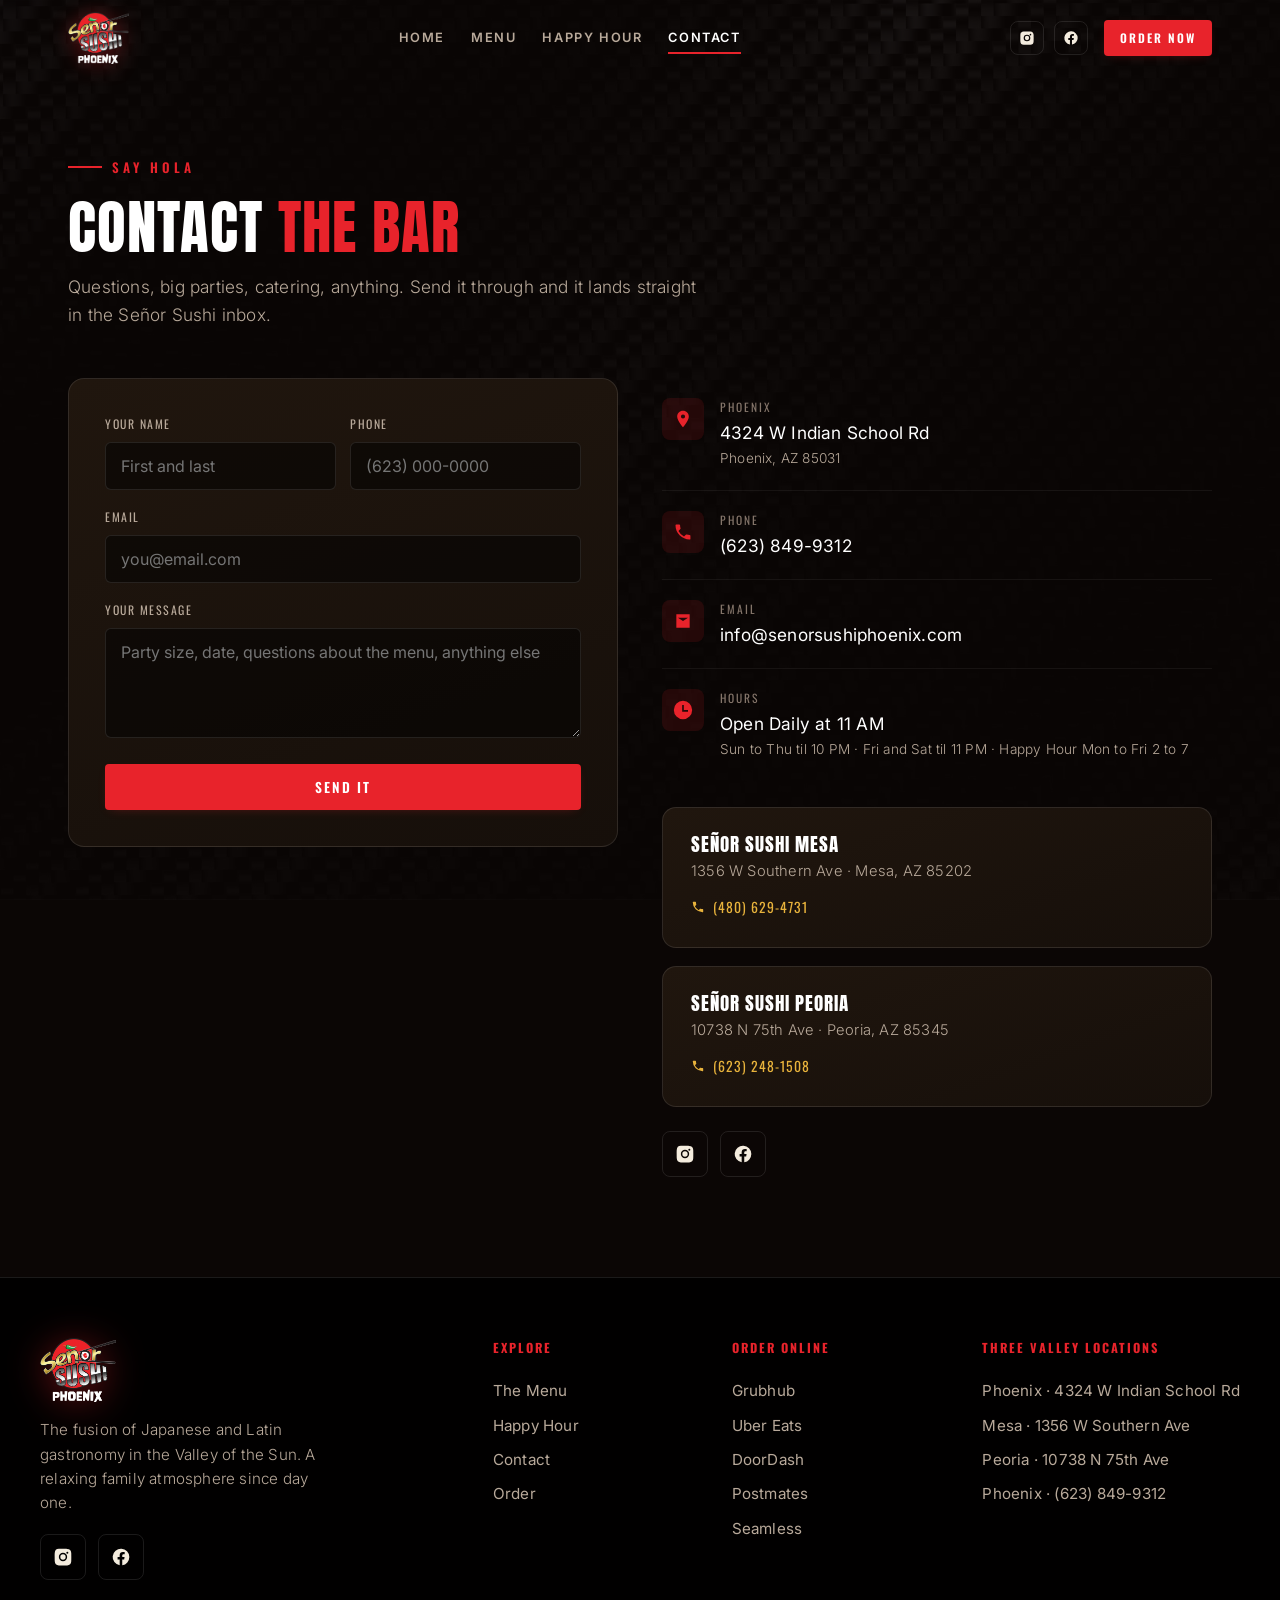
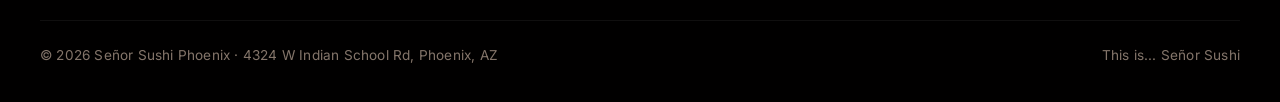
==== contact.html @ e115d963 "Señor Sushi Phoenix rebuild on The 44 system: full real menu, verified hours and ordering links, own" ====
<!DOCTYPE html>
<html lang="en">
<head>
<meta charset="UTF-8">
<meta name="viewport" content="width=device-width, initial-scale=1.0">
<title>Contact &amp; Locations · Señor Sushi Phoenix</title>
<meta name="description" content="Contact Señor Sushi Phoenix at 4324 W Indian School Rd, (623) 849-9312, info@senorsushiphoenix.com. Three Valley locations: Phoenix, Mesa and Peoria.">
<link rel="icon" href="assets/brand/logo.png">
<meta name="theme-color" content="#0b0605">
<link rel="preconnect" href="https://fonts.googleapis.com">
<link rel="preconnect" href="https://fonts.gstatic.com" crossorigin>
<link href="https://fonts.googleapis.com/css2?family=Anton&family=Inter:ital,wght@0,300;0,400;0,600;1,300&family=Oswald:wght@500;600;700&display=swap" rel="stylesheet">
<link rel="stylesheet" href="styles.css?v=1">
<link rel="canonical" href="https://www.senorsushiphoenix.com/contact.html">
<script>document.documentElement.classList.add('js')</script>
</head>
<body>
<div class="carbon" aria-hidden="true"></div>
<div id="nav-mount"></div>

<main>
<section class="page-top">
  <div class="wrap" style="padding-top:0">
    <div class="sec-head reveal">
      <span class="eyebrow">Say Hola</span>
      <h2 class="sec-title">Contact <em>The Bar</em></h2>
      <p class="sec-sub">Questions, big parties, catering, anything. Send it through and it lands straight in the Señor Sushi inbox.</p>
    </div>

    <div class="contact-grid">
      <div class="cform reveal">
        <form id="contactForm">
          <div class="field-row">
            <div class="field"><label for="fName">Your Name</label><input type="text" id="fName" required placeholder="First and last"></div>
            <div class="field"><label for="fPhone">Phone</label><input type="tel" id="fPhone" placeholder="(623) 000-0000"></div>
          </div>
          <div class="field"><label for="fEmail">Email</label><input type="email" id="fEmail" required placeholder="you@email.com"></div>
          <div class="field"><label for="fMsg">Your Message</label><textarea id="fMsg" required placeholder="Party size, date, questions about the menu, anything else"></textarea></div>
          <button type="submit" class="btn btn-primary btn-block">Send It</button>
        </form>
        <div class="form-success" id="formSuccess">
          <div class="check"><svg viewBox="0 0 24 24"><path d="M9 16.2 4.8 12l-1.4 1.4L9 19 21 7l-1.4-1.4z"/></svg></div>
          <h4>Almost there, hit send</h4>
          <p>We opened a pre-filled email to <span class="em">info@senorsushiphoenix.com</span>. Press send in your mail app and it is on its way.</p>
          <p class="success-fallback">Nothing opened? Email <a href="#" data-cfg="mail">info@senorsushiphoenix.com</a> or call <a href="#" data-cfg="tel">(623) 849-9312</a> and we will take it from there.</p>
        </div>
      </div>

      <div class="reveal d1">
        <div class="visit-info" style="padding:0 0 26px">
          <div class="row"><div class="ic"><svg viewBox="0 0 24 24"><path d="M12 2C8 2 5 5 5 9c0 5 7 13 7 13s7-8 7-13c0-4-3-7-7-7zm0 9.5A2.5 2.5 0 1112 6.5a2.5 2.5 0 010 5z"/></svg></div><div><div class="lbl">Phoenix</div><div class="val"><a href="#" data-cfg="map" target="_blank" rel="noopener">4324 W Indian School Rd<small>Phoenix, AZ 85031</small></a></div></div></div>
          <div class="row"><div class="ic"><svg viewBox="0 0 24 24"><path d="M6.6 10.8a15 15 0 006.6 6.6l2.2-2.2a1 1 0 011-.24 11 11 0 003.5.56 1 1 0 011 1V20a1 1 0 01-1 1A17 17 0 013 4a1 1 0 011-1h3.5a1 1 0 011 1 11 11 0 00.56 3.5 1 1 0 01-.24 1z"/></svg></div><div><div class="lbl">Phone</div><div class="val"><a href="#" data-cfg="tel">(623) 849-9312</a></div></div></div>
          <div class="row"><div class="ic"><svg viewBox="0 0 24 24"><path d="M4 4h16v16H4zm2 4 6 4 6-4"/></svg></div><div><div class="lbl">Email</div><div class="val"><a href="#" data-cfg="mail">info@senorsushiphoenix.com</a></div></div></div>
          <div class="row"><div class="ic"><svg viewBox="0 0 24 24"><path d="M12 1a11 11 0 100 22 11 11 0 000-22zm1 11h5v2h-7V6h2z"/></svg></div><div><div class="lbl">Hours</div><div class="val">Open Daily at 11 AM<small>Sun to Thu til 10 PM · Fri and Sat til 11 PM · Happy Hour Mon to Fri 2 to 7</small></div></div></div>
        </div>

        <div class="loc-grid" style="grid-template-columns:1fr;margin-top:0">
          <article class="loc" data-loc="1">
            <h3>Señor Sushi Mesa</h3>
            <p class="l-addr">1356 W Southern Ave · Mesa, AZ 85202</p>
            <a class="l-tel" href="tel:+14806294731"><svg viewBox="0 0 24 24"><path d="M6.6 10.8a15 15 0 006.6 6.6l2.2-2.2a1 1 0 011-.24 11 11 0 003.5.56 1 1 0 011 1V20a1 1 0 01-1 1A17 17 0 013 4a1 1 0 011-1h3.5a1 1 0 011 1 11 11 0 00.56 3.5 1 1 0 01-.24 1z"/></svg>(480) 629-4731</a>
          </article>
          <article class="loc" data-loc="2">
            <h3>Señor Sushi Peoria</h3>
            <p class="l-addr">10738 N 75th Ave · Peoria, AZ 85345</p>
            <a class="l-tel" href="tel:+16232481508"><svg viewBox="0 0 24 24"><path d="M6.6 10.8a15 15 0 006.6 6.6l2.2-2.2a1 1 0 011-.24 11 11 0 003.5.56 1 1 0 011 1V20a1 1 0 01-1 1A17 17 0 013 4a1 1 0 011-1h3.5a1 1 0 011 1 11 11 0 00.56 3.5 1 1 0 01-.24 1z"/></svg>(623) 248-1508</a>
          </article>
        </div>

        <div class="socials">
          <a href="#" data-cfg="ig" target="_blank" rel="noopener" aria-label="Instagram"><svg viewBox="0 0 24 24"><path d="M12 2.2c3.2 0 3.6 0 4.9.07 3.3.15 4.8 1.7 5 5 .06 1.3.07 1.7.07 4.9s0 3.6-.07 4.9c-.2 3.3-1.7 4.8-5 5-1.3.06-1.7.07-4.9.07s-3.6 0-4.9-.07c-3.3-.2-4.8-1.7-5-5C2.04 15.6 2 15.2 2 12s0-3.6.07-4.9c.2-3.3 1.7-4.8 5-5C8.4 2.2 8.8 2.2 12 2.2zm0 4.8a5 5 0 100 10 5 5 0 000-10zm0 8.2a3.2 3.2 0 110-6.4 3.2 3.2 0 010 6.4zm5.2-9.4a1.2 1.2 0 100 2.4 1.2 1.2 0 000-2.4z"/></svg></a>
          <a href="#" data-cfg="fb" target="_blank" rel="noopener" aria-label="Facebook"><svg viewBox="0 0 24 24"><path d="M22 12a10 10 0 10-11.6 9.9v-7H7.9V12h2.5V9.8c0-2.5 1.5-3.9 3.8-3.9 1.1 0 2.2.2 2.2.2v2.5h-1.3c-1.2 0-1.6.8-1.6 1.6V12h2.8l-.5 2.9h-2.3v7A10 10 0 0022 12z"/></svg></a>
        </div>
      </div>
    </div>
  </div>
</section>
</main>

<div id="footer-mount"></div>
<script src="app.js?v=1"></script>
</body>
</html>
---- styles.css ----
/* ============================================================
   SEÑOR SUSHI PHOENIX  ·  shared styles
   The house immersive system (The 44 build), token-remapped.
   Brand: logo red #E8232B · menu maroon #8E1114 · gold #E8B33C
          carbon black · menu-paper bone · chile green accent
   Display: Anton · Body: Inter · Accent: Oswald
   Governing metaphor: the roll is the rising sun.
   ============================================================ */
:root{
  --black:#000;
  --ink:#0b0605;
  --ink-2:#160f0a;
  --ink-3:#20160e;
  --rojo:#C41A20;
  --rojo-bright:#E8232B;
  --rojo-deep:#8E1114;
  --glow:#ff3a41;
  --oro:#E8B33C;
  --oro-deep:#B47F1D;
  --chile:#3FAE45;
  --white:#fff;
  --bone:#f4ecde;
  --muted:#b8a99a;
  --muted-2:#84756a;
  --line:rgba(255,255,255,.10);
  --line-2:rgba(255,255,255,.06);
  --maxw:1200px;
  --ease:cubic-bezier(.16,1,.3,1);
  /* tempo (house clock: the sun pulsing over the bar) */
  --bpm:60;
  --beat:calc(60s / var(--bpm));
  /* LED / marquee */
  --led-on:#E8232B;
  --led-dim:#5c0a10;
  --led-glass:rgba(18,8,9,.55);
  --led-grid:7px;
  --glass-stroke:rgba(255,255,255,.22);
  /* order platform (accent only) */
  --grubhub:#ff8000;
  --grubhub-glow:rgba(255,128,0,.45);
  --btn-r:4px;
}
*{margin:0;padding:0;box-sizing:border-box}
html{scroll-behavior:smooth;-webkit-text-size-adjust:100%}
body{background:var(--ink);color:var(--bone);font-family:'Inter',sans-serif;line-height:1.6;overflow-x:hidden;letter-spacing:.2px}
::selection{background:var(--rojo-bright);color:#fff}
a{color:inherit;text-decoration:none}
img{display:block;max-width:100%}
button{font-family:inherit;cursor:pointer;border:none;background:none;color:inherit}
h1,h2,h3,.display{font-family:'Anton',sans-serif;font-weight:400;letter-spacing:1px;line-height:1.04;text-transform:uppercase}

/* the real carbon-fiber texture from the brand, one fixed GPU layer */
.carbon{position:fixed;inset:0;z-index:0;pointer-events:none;
  background:url('assets/brand/carbon.jpg') center/cover no-repeat;opacity:.16}
main,header.site,footer.site,.marquee,.mobile-menu{position:relative;z-index:1}

/* ---------- nav (injected by app.js) ---------- */
header.site{position:fixed;top:0;left:0;right:0;z-index:1000;transition:.4s var(--ease);border-bottom:1px solid transparent}
header.site.scrolled{background:rgba(11,6,5,.88);backdrop-filter:blur(14px);border-bottom-color:var(--line)}
.nav{max-width:var(--maxw);margin:0 auto;display:flex;align-items:center;justify-content:space-between;padding:12px 28px;gap:18px}
.brand{display:flex;align-items:center;gap:12px;flex-shrink:0}
.brand img{height:52px;width:auto;filter:drop-shadow(0 2px 10px rgba(232,35,43,.35))}
.nav-links{display:flex;gap:26px;align-items:center}
.nav-links a{font-size:.8rem;letter-spacing:1.6px;text-transform:uppercase;font-weight:600;color:var(--muted);position:relative;padding:6px 0;transition:.25s}
.nav-links a::after{content:"";position:absolute;left:0;bottom:0;height:2px;width:0;background:var(--rojo-bright);transition:.3s var(--ease)}
.nav-links a:hover,.nav-links a.active{color:#fff}
.nav-links a:hover::after,.nav-links a.active::after{width:100%}
.nav-right{display:flex;align-items:center;gap:16px}
.nav-social{display:flex;gap:10px}
.nav-social a{width:34px;height:34px;border-radius:8px;border:1px solid var(--line);display:flex;align-items:center;justify-content:center;transition:.3s}
.nav-social a:hover{background:var(--rojo-bright);border-color:var(--rojo-bright);transform:translateY(-2px)}
.nav-social a svg{width:16px;height:16px;fill:var(--bone);transition:.3s}
.nav-social a:hover svg{fill:#fff}

.btn{display:inline-flex;align-items:center;justify-content:center;gap:10px;font-family:'Oswald',sans-serif;font-weight:600;
  letter-spacing:2px;text-transform:uppercase;font-size:.85rem;padding:13px 26px;border-radius:var(--btn-r);transition:.3s var(--ease);
  position:relative;overflow:hidden;white-space:nowrap;cursor:pointer}
.btn::after{content:"";position:absolute;top:0;left:-120%;width:60%;height:100%;pointer-events:none;
  background:linear-gradient(105deg,transparent,rgba(255,255,255,.35),transparent);transform:skewX(-18deg);transition:left .6s var(--ease)}
.btn:hover::after{left:140%}
.btn:focus-visible{outline:none;box-shadow:0 0 0 3px rgba(232,35,43,.45)}
.btn:active{transform:translateY(0) scale(.98)}
.btn-primary{background:var(--rojo-bright);color:#fff;box-shadow:0 3px 12px -6px rgba(232,35,43,.45)}
.btn-primary:hover{background:#fff;color:#000;transform:translateY(-2px);box-shadow:0 6px 18px -10px rgba(232,35,43,.4)}
.btn-ghost{background:transparent;color:#fff;border:1.5px solid rgba(255,255,255,.24)}
.btn-ghost:hover{border-color:#fff;background:#fff;color:#000;transform:translateY(-2px)}
.btn-gold{background:transparent;color:var(--oro);border:1.5px solid var(--oro-deep)}
.btn-gold:hover{background:var(--oro);border-color:var(--oro);color:#221503;transform:translateY(-2px)}
.btn-grubhub{background:transparent;color:#fff;border:1.5px solid var(--grubhub)}
.btn-grubhub:hover{background:var(--grubhub);color:#141414;transform:translateY(-2px);box-shadow:0 14px 40px -10px var(--grubhub-glow)}
.btn-block{width:100%}
.btn-sm{padding:9px 16px;font-size:.74rem}
.btn.is-disabled,a.is-disabled{opacity:.55;cursor:not-allowed;pointer-events:none}

.hamburger{display:none;flex-direction:column;gap:5px;padding:8px;z-index:1100}
.hamburger span{width:26px;height:2px;background:#fff;transition:.3s}
.mobile-menu{position:fixed;inset:0;background:rgba(8,4,3,.98);backdrop-filter:blur(8px);z-index:1050;display:flex;flex-direction:column;
  align-items:center;justify-content:flex-start;gap:18px;padding:96px 24px 48px;overflow-y:auto;-webkit-overflow-scrolling:touch;opacity:0;pointer-events:none;transition:opacity .4s}
.mobile-menu.open{opacity:1;pointer-events:auto}
.mobile-menu a{font-family:'Anton';font-size:1.45rem;color:#fff;letter-spacing:1.5px;text-align:center;text-transform:uppercase}
.mobile-menu .mm-social{display:flex;gap:18px;margin-top:6px}
.mobile-menu .mm-social a svg{width:26px;height:26px;fill:var(--rojo-bright)}

/* ---------- layout ---------- */
section{position:relative}
.wrap{max-width:var(--maxw);margin:0 auto;padding:100px 28px}
.page-top{padding-top:150px}
.eyebrow{display:inline-flex;align-items:center;gap:10px;font-family:'Oswald';font-weight:600;font-size:.82rem;letter-spacing:4px;
  text-transform:uppercase;color:var(--rojo-bright);margin-bottom:18px}
.eyebrow::before{content:"";width:34px;height:2px;background:var(--rojo-bright)}
.sec-title{font-size:clamp(2.1rem,5.5vw,3.7rem);color:#fff;margin-bottom:16px}
.sec-title em{font-style:normal;color:var(--rojo-bright)}
.sec-title .gold{color:var(--oro)}
.sec-sub{color:var(--muted);font-size:1.08rem;max-width:640px;font-weight:300}
.sec-head{margin-bottom:50px}
.center{text-align:center}
.center .sec-sub{margin-inline:auto}

.reveal{opacity:0;transform:translateY(34px);transition:.9s var(--ease)}
.reveal.in{opacity:1;transform:none}
.reveal.d1{transition-delay:.08s}.reveal.d2{transition-delay:.16s}.reveal.d3{transition-delay:.24s}.reveal.d4{transition-delay:.32s}
/* no-JS guard: reveals only hide when JS booted */
html:not(.js) .reveal{opacity:1;transform:none}

/* ---------- hero ---------- */
.hero{position:relative;min-height:100svh;display:flex;flex-direction:column;align-items:center;justify-content:center;text-align:center;padding:120px 22px 60px;overflow:hidden}
.hero-bg{position:absolute;inset:0;z-index:0;background:
  radial-gradient(120% 80% at 50% 0%,rgba(142,17,20,.5),transparent 55%),
  radial-gradient(90% 55% at 50% 108%,rgba(232,35,43,.22),transparent 62%),
  linear-gradient(180deg,rgba(11,6,5,.4),rgba(11,6,5,.85))}
/* the sunset horizon band, straight off their menu art */
.hero-bg::after{content:"";position:absolute;left:0;right:0;top:34%;height:34%;
  background:radial-gradient(60% 100% at 50% 100%,rgba(255,122,26,.14),transparent 70%);
  mix-blend-mode:screen;pointer-events:none}
.hero-vignette{position:absolute;inset:0;z-index:1;pointer-events:none;background:radial-gradient(120% 90% at 50% 35%,transparent 40%,rgba(0,0,0,.72) 100%)}
.hero-inner{position:relative;z-index:3;max-width:940px;display:flex;flex-direction:column;align-items:center}
.hero-logo-wrap{position:relative;margin-bottom:10px}
.hero-logo{width:min(400px,74vw);filter:drop-shadow(0 10px 34px rgba(232,35,43,.45));transform-origin:center bottom;will-change:transform,filter;
  animation:sunbreathe calc(var(--beat) * 4) ease-in-out infinite}
@keyframes sunbreathe{0%,100%{filter:drop-shadow(0 10px 30px rgba(232,35,43,.38))}50%{filter:drop-shadow(0 12px 44px rgba(232,35,43,.6))}}
.hero-kicker{font-family:'Anton';font-size:clamp(1.3rem,4.2vw,2.4rem);letter-spacing:.3em;text-transform:uppercase;color:#fff;text-indent:.3em;margin-top:16px;
  text-shadow:0 0 6px rgba(255,255,255,.18)}
/* FUSION = the neon word (their red sign glow) */
.hero-kicker b{position:relative;color:#ff2630;font-weight:400;
  text-shadow:0 0 1px #ffdadd,0 0 4px #ff2a38,0 0 9px #ff1020,0 0 16px #e00d1a,0 0 27px #a30010}
.hero-kicker b::before{content:"";position:absolute;left:50%;top:50%;width:320%;height:400%;transform:translate(-50%,-50%);
  background:radial-gradient(60% 55% at 50% 50%,rgba(255,16,32,.5),rgba(190,12,22,.24) 42%,transparent 72%);
  filter:blur(30px);z-index:-1;pointer-events:none}
.flicker{animation:neonBuzz 6.5s infinite}
@keyframes neonBuzz{0%,28%,30%,61%,63%,90%,100%{opacity:1}29%{opacity:.5}62%{opacity:.4}91%,93%{opacity:.72}}
.hero-tag{font-size:clamp(1rem,2.2vw,1.3rem);color:var(--muted);max-width:640px;margin:22px auto 6px;font-weight:300}
.hero-chips{display:flex;flex-wrap:wrap;gap:10px;justify-content:center;margin:22px 0 30px}
.chip{display:inline-flex;align-items:center;gap:8px;font-size:.78rem;letter-spacing:1.5px;text-transform:uppercase;font-weight:600;
  padding:9px 16px;border:1px solid var(--line);border-radius:100px;color:var(--bone);background:rgba(255,255,255,.03)}
.chip svg{width:14px;height:14px;fill:var(--rojo-bright)}
.chip-hh{border-color:rgba(232,179,60,.4);color:var(--oro)}
.chip-hh svg{fill:var(--oro)}
.live-pill{display:inline-flex;align-items:center;gap:8px;font-size:.78rem;letter-spacing:1.5px;text-transform:uppercase;font-weight:700;
  padding:9px 16px;border:1px solid rgba(61,220,109,.35);border-radius:100px;color:var(--bone);background:rgba(61,220,109,.06)}
.live-pill .dot{width:9px;height:9px;border-radius:50%;background:#3ddc6d;box-shadow:0 0 0 0 rgba(61,220,109,.6);animation:pulse 2s infinite}
.live-pill.closed{border-color:var(--line);background:rgba(255,255,255,.03)}
.live-pill.closed .dot{background:var(--muted-2);animation:none;box-shadow:none}
@keyframes pulse{0%{box-shadow:0 0 0 0 rgba(61,220,109,.6)}70%{box-shadow:0 0 0 10px rgba(61,220,109,0)}100%{box-shadow:0 0 0 0 rgba(61,220,109,0)}}
.hero-actions{display:flex;gap:16px;flex-wrap:wrap;justify-content:center}

/* ---------- marquee ---------- */
.marquee{background:var(--rojo-bright);color:#fff;padding:13px 0;overflow:hidden;white-space:nowrap;border-top:2px solid #000;border-bottom:2px solid #000}
.marquee.alt{background:#000;color:#fff;border-top:1px solid var(--line);border-bottom:1px solid var(--line)}
.marquee-track{display:inline-flex;animation:scrollx 32s linear infinite;will-change:transform}
.marquee.alt .marquee-track{animation-duration:40s;animation-direction:reverse}
.marquee:hover .marquee-track{animation-play-state:paused}
.marquee-track span{font-family:'Anton';font-size:1.02rem;letter-spacing:2.5px;text-transform:uppercase;padding:0 26px;display:inline-flex;align-items:center;gap:26px}
.marquee-track span::after{content:"\2736";color:rgba(255,255,255,.55);font-size:.8rem}
.marquee.alt .marquee-track span::after{color:var(--rojo-bright)}
@keyframes scrollx{from{transform:translateX(0)}to{transform:translateX(-50%)}}

/* ---------- story (this is señor sushi) ---------- */
#story{background:linear-gradient(180deg,rgba(11,6,5,.4),rgba(22,15,10,.85))}
.story-grid{display:grid;grid-template-columns:1.05fr .95fr;gap:54px;align-items:center}
.story-photos{position:relative;display:grid;gap:16px}
.story-photos img{border-radius:20px;border:1px solid var(--line);box-shadow:0 30px 70px -30px rgba(0,0,0,.9)}
.story-stats{display:flex;gap:14px;flex-wrap:wrap;margin-top:26px}
.stat{flex:1 1 150px;background:rgba(22,15,10,.7);border:1px solid var(--line);border-radius:14px;padding:18px 20px;text-align:center}
.stat .big{font-family:'Anton';font-size:1.7rem;color:var(--oro);line-height:1}
.stat .small{font-family:'Oswald';font-size:.68rem;letter-spacing:1.6px;text-transform:uppercase;color:var(--muted-2);margin-top:7px}
.stat .src{display:block;font-size:.6rem;letter-spacing:.4px;color:var(--muted-2);margin-top:4px;text-transform:none;font-family:'Inter'}

/* ---------- sunroll scrolly (rings resolve into the roll) ---------- */
#sunroll{background:linear-gradient(180deg,rgba(11,6,5,.2),rgba(11,6,5,.7))}
#sunroll .roll-stage{position:relative;height:230vh}
#sunroll .roll-pin{position:sticky;top:0;height:100svh;display:flex;align-items:center;justify-content:center;overflow:hidden}
.roll-inner{display:flex;flex-direction:column;align-items:center;gap:24px;text-align:center;padding:0 24px;max-width:660px;position:relative;z-index:1}
#rollCanvas{display:block;width:min(430px,70vw);height:auto;aspect-ratio:1/1}
@media(max-width:680px){#rollCanvas{width:min(330px,84vw)}}

/* wide LED ticket banner (the sushi-bar window sign) */
.led-ticket{position:relative;display:flex;align-items:center;gap:18px;flex-wrap:wrap;justify-content:center;
  padding:20px 26px;border-radius:12px;overflow:hidden;isolation:isolate;
  background:var(--led-glass);-webkit-backdrop-filter:blur(12px) saturate(1.1);backdrop-filter:blur(12px) saturate(1.1);
  border:1px solid var(--glass-stroke);box-shadow:0 14px 50px -16px rgba(232,35,43,.5)}
.led-ticket::before{content:"";position:absolute;inset:0;z-index:-1;pointer-events:none;mix-blend-mode:screen;
  background-image:radial-gradient(circle,var(--led-on) 0 1.1px,transparent 1.6px);
  background-size:var(--led-grid) var(--led-grid);opacity:.16;animation:ledBreathe var(--beat) ease-in-out infinite}
@keyframes ledBreathe{0%,100%{opacity:.15}50%{opacity:.45}}
.led-ticket .led-logo{width:34px;height:34px;flex-shrink:0;filter:drop-shadow(0 0 10px rgba(232,35,43,.8))}
.led-ticket .led-copy{font-family:'Oswald',sans-serif;font-weight:600;letter-spacing:2px;text-transform:uppercase;
  color:#fff;text-shadow:0 0 8px rgba(232,35,43,.7);font-size:.95rem}
@supports not ((backdrop-filter:blur(10px)) or (-webkit-backdrop-filter:blur(10px))){
  .led-ticket{background:rgba(20,12,13,.85)}
}
.btn-led{position:relative;display:inline-flex;align-items:center;justify-content:center;gap:10px;isolation:isolate;
  font-family:'Oswald',sans-serif;font-weight:600;letter-spacing:2px;text-transform:uppercase;font-size:.85rem;
  padding:14px 26px;border-radius:var(--btn-r);color:#fff;white-space:nowrap;cursor:pointer;overflow:hidden;
  background:var(--led-glass);-webkit-backdrop-filter:blur(10px) saturate(1.1);backdrop-filter:blur(10px) saturate(1.1);
  border:1px solid var(--glass-stroke);text-shadow:0 0 8px rgba(232,35,43,.9);
  box-shadow:0 8px 30px -10px rgba(232,35,43,.55),inset 0 0 0 1px rgba(255,255,255,.04);transition:.3s var(--ease)}
.btn-led::before{content:"";position:absolute;inset:0;z-index:-1;pointer-events:none;mix-blend-mode:screen;
  background-image:radial-gradient(circle,var(--led-on) 0 1.1px,transparent 1.6px);
  background-size:var(--led-grid) var(--led-grid);opacity:.18;
  animation:ledBreathe var(--beat) ease-in-out infinite}
.btn-led::after{content:"";position:absolute;inset:-40%;z-index:-2;pointer-events:none;
  background:conic-gradient(from 0deg,transparent,rgba(232,35,43,.35),transparent 55%);opacity:.6;
  animation:ledSweep calc(var(--beat) * 6) linear infinite}
@keyframes ledSweep{to{transform:rotate(360deg)}}
.btn-led .led-logo{width:18px;height:18px;flex-shrink:0;filter:drop-shadow(0 0 6px rgba(232,35,43,.8))}
.btn-led:hover{background:var(--led-on);border-color:rgba(255,255,255,.4);
  box-shadow:0 12px 40px -8px rgba(232,35,43,.85),inset 0 0 0 1px rgba(255,255,255,.08)}
.btn-led:focus-visible{outline:none;box-shadow:0 0 0 3px rgba(232,35,43,.6)}
@supports not ((backdrop-filter:blur(10px)) or (-webkit-backdrop-filter:blur(10px))){
  .btn-led{background:rgba(20,12,13,.85)}
}

/* ---------- signature dish gallery ---------- */
#signature{background:linear-gradient(180deg,rgba(11,6,5,.55),rgba(22,15,10,.85))}
.dish-grid{display:grid;grid-template-columns:repeat(4,1fr);gap:18px}
.dish{position:relative;border-radius:20px;overflow:hidden;border:1px solid var(--line);background:var(--ink-2);
  transition:.4s var(--ease);cursor:pointer}
.dish img{width:100%;aspect-ratio:900/470;object-fit:cover;transition:.6s var(--ease)}
.dish:hover img{transform:scale(1.05)}
.dish:hover{transform:translateY(-5px);border-color:rgba(232,35,43,.45);box-shadow:0 26px 60px -24px rgba(0,0,0,.85)}
.dish .d-meta{display:flex;justify-content:space-between;align-items:baseline;gap:10px;padding:14px 18px 16px}
.dish h3{font-size:1.02rem;color:#fff;letter-spacing:1.2px}
.dish .d-price{font-family:'Oswald';font-weight:600;color:var(--oro);font-size:.98rem;white-space:nowrap}
.dish .d-tag{position:absolute;top:12px;left:12px;font-family:'Oswald';font-size:.62rem;letter-spacing:1.6px;text-transform:uppercase;
  background:rgba(11,6,5,.78);border:1px solid rgba(232,35,43,.5);color:#fff;border-radius:100px;padding:4px 11px;backdrop-filter:blur(6px)}
@media(max-width:1020px){.dish-grid{grid-template-columns:repeat(2,1fr)}}

/* ---------- order ---------- */
#order{background:radial-gradient(90% 60% at 50% 0%,rgba(142,17,20,.28),transparent 60%),rgba(12,8,6,.82)}
.order-duo{display:grid;grid-template-columns:1fr 1fr;gap:18px;max-width:980px;margin:0 auto;text-align:left}
.plat-card{position:relative;background:linear-gradient(160deg,var(--ink-3),var(--ink-2));border:1px solid var(--line);border-radius:14px;padding:30px 30px 32px;overflow:hidden;transition:.4s var(--ease);display:flex;flex-direction:column}
.plat-card::after{content:"";position:absolute;right:-70px;top:-70px;width:240px;height:240px;border-radius:50%;opacity:.55;transition:.4s;pointer-events:none}
.plat-card.grubhub{border-top:3px solid var(--grubhub)}
.plat-card.grubhub::after{background:radial-gradient(circle,var(--grubhub-glow),transparent 70%)}
.plat-card.pickup{border-top:3px solid var(--rojo-bright)}
.plat-card.pickup::after{background:radial-gradient(circle,rgba(232,35,43,.4),transparent 70%)}
.plat-card:hover{transform:translateY(-4px)}
.plat-card.grubhub:hover{border-color:rgba(255,128,0,.55);box-shadow:0 24px 50px -24px var(--grubhub-glow)}
.plat-card.pickup:hover{border-color:rgba(232,35,43,.55);box-shadow:0 24px 50px -24px rgba(232,35,43,.45)}
.powered-by{display:flex;align-items:center;gap:9px;margin-bottom:16px;position:relative;z-index:1}
.powered-by .pb-label{font-family:'Oswald';font-size:.64rem;letter-spacing:2px;text-transform:uppercase;color:var(--muted-2)}
.powered-by .pb-name{font-family:'Anton';font-size:1.1rem;line-height:1;letter-spacing:1px}
.powered-by .pb-gh{color:var(--grubhub)}
.powered-by .pb-ss{color:var(--rojo-bright)}
.plat-card h3{font-size:1.5rem;color:#fff;margin-bottom:11px;position:relative;z-index:1}
.plat-card>p{color:var(--muted);font-weight:300;margin-bottom:20px;position:relative;z-index:1}
.plat-feats{list-style:none;margin-bottom:24px;position:relative;z-index:1;flex:1}
.plat-feats li{display:flex;align-items:center;gap:11px;padding:6px 0;color:var(--bone);font-size:.95rem}
.plat-feats li svg{width:17px;height:17px;flex-shrink:0}
.plat-card.grubhub .plat-feats li svg{fill:var(--grubhub)}
.plat-card.pickup .plat-feats li svg{fill:var(--rojo-bright)}
.plat-card .btn-block{margin-top:auto}
.plat-card .btn-grubhub{background:var(--grubhub);color:#141414;border-color:var(--grubhub)}
.plat-card .btn-grubhub:hover{background:#e07000;color:#141414;transform:translateY(-2px)}
@media(max-width:760px){.order-duo{grid-template-columns:1fr}}

/* ---------- happy hour band ---------- */
#hhband{overflow:hidden}
.hh-card{position:relative;border-radius:20px;overflow:hidden;border:1px solid rgba(232,35,43,.35);
  background:linear-gradient(120deg,#1c0507 0%,var(--rojo-deep) 55%,#a3341c 100%)}
.hh-card::before{content:"";position:absolute;inset:0;background:radial-gradient(70% 120% at 82% 30%,rgba(255,150,40,.35),transparent 60%);mix-blend-mode:screen}
.hh-inner{position:relative;z-index:1;display:grid;grid-template-columns:1fr auto;gap:30px;align-items:center;padding:44px 48px}
.hh-inner h2{font-size:clamp(1.9rem,4.4vw,3rem);color:#fff}
.hh-inner h2 .gold{color:var(--oro)}
.hh-times{font-family:'Oswald';letter-spacing:2.5px;text-transform:uppercase;color:var(--bone);margin-top:10px;font-size:1.02rem}
.hh-note{color:rgba(244,236,222,.75);font-size:.9rem;margin-top:6px;font-weight:300}
@media(max-width:760px){.hh-inner{grid-template-columns:1fr;padding:34px 26px}}

/* ---------- follow strip ---------- */
#follow{background:linear-gradient(180deg,rgba(12,8,6,.7),rgba(11,6,5,.5))}
.follow-card{display:grid;grid-template-columns:1fr auto;gap:30px;align-items:center;background:linear-gradient(150deg,var(--ink-3),var(--ink-2));border:1px solid var(--line);border-radius:14px;padding:40px 44px;overflow:hidden;position:relative}
.follow-card::after{content:"";position:absolute;right:-60px;bottom:-60px;width:240px;height:240px;border-radius:50%;background:radial-gradient(circle,rgba(232,35,43,.25),transparent 70%)}
.follow-card h2{font-size:clamp(1.8rem,4vw,2.6rem);color:#fff;position:relative;z-index:1}
.follow-card h2 em{font-style:normal;color:var(--rojo-bright)}
.follow-card p{color:var(--muted);font-weight:300;margin-top:8px;position:relative;z-index:1}
.follow-btns{display:flex;gap:14px;position:relative;z-index:1;flex-wrap:wrap}
.sbtn{display:inline-flex;align-items:center;gap:10px;font-family:'Oswald';font-weight:600;letter-spacing:1.5px;text-transform:uppercase;font-size:.82rem;padding:13px 20px;border-radius:6px;transition:.3s var(--ease);color:#fff}
.sbtn svg{width:18px;height:18px;fill:#fff}
.sbtn.ig{background:linear-gradient(45deg,#f09433,#e6683c,#dc2743,#cc2366,#bc1888)}
.sbtn.fb{background:#1877f2}
.sbtn:hover{transform:translateY(-3px);box-shadow:0 14px 30px -12px rgba(0,0,0,.7)}
@media(max-width:760px){.follow-card{grid-template-columns:1fr;padding:30px 26px}}

/* ---------- visit / locations ---------- */
#visit{background:rgba(12,8,6,.8)}
.visit-grid{display:grid;grid-template-columns:1fr 1fr;gap:0;border:1px solid var(--line);border-radius:20px;overflow:hidden}
.visit-info{padding:48px}
.visit-info .row{display:flex;gap:16px;padding:20px 0;border-bottom:1px solid var(--line-2)}
.visit-info .row:last-child{border-bottom:none}
.visit-info .row .ic{width:42px;height:42px;flex-shrink:0;border-radius:8px;background:rgba(232,35,43,.12);display:flex;align-items:center;justify-content:center}
.visit-info .row .ic svg{width:20px;height:20px;fill:var(--rojo-bright)}
.visit-info .row .lbl{font-family:'Oswald';letter-spacing:2px;text-transform:uppercase;font-size:.72rem;color:var(--muted-2)}
.visit-info .row .val{color:#fff;font-size:1.08rem;margin-top:2px}
.visit-info .row .val a:hover{color:var(--rojo-bright)}
.visit-info .row .val small{display:block;color:var(--muted);font-size:.85rem;font-weight:300;margin-top:2px}
.visit-map{min-height:440px;position:relative;overflow:hidden;background:#0a0708;cursor:pointer}
#themap{position:absolute;inset:0}
.map-card{position:absolute;left:50%;bottom:24px;transform:translateX(-50%);z-index:500;width:min(90%,370px);background:rgba(10,7,8,.86);backdrop-filter:blur(10px);border:1px solid var(--line);border-radius:10px;padding:18px;text-align:center;pointer-events:none}
.mc-name{font-family:'Anton';color:#fff;font-size:1.05rem;letter-spacing:1px;margin-bottom:4px}
.mc-addr{color:var(--muted);font-size:.88rem}
.mc-hint{font-family:'Oswald';font-size:.64rem;letter-spacing:2px;text-transform:uppercase;color:var(--muted-2);margin-top:8px}
.bar-marker{position:relative}
.bm-ping{position:absolute;left:50%;top:50%;width:14px;height:14px;border-radius:50%;background:rgba(232,35,43,.5);transform:translate(-50%,-50%);animation:ping 2.2s ease-out infinite}
@keyframes ping{0%{box-shadow:0 0 0 0 rgba(232,35,43,.5)}100%{box-shadow:0 0 0 26px rgba(232,35,43,0)}}
.socials{display:flex;gap:12px;margin-top:24px}
.socials a{width:46px;height:46px;border-radius:8px;border:1px solid var(--line);display:flex;align-items:center;justify-content:center;transition:.3s}
.socials a:hover{background:var(--rojo-bright);border-color:var(--rojo-bright);transform:translateY(-3px)}
.socials a svg{width:20px;height:20px;fill:var(--bone);transition:.3s}
.socials a:hover svg{fill:#fff}

/* the sister-location cards */
.loc-grid{display:grid;grid-template-columns:1fr 1fr;gap:18px;margin-top:18px}
.loc{background:linear-gradient(160deg,var(--ink-3),var(--ink-2));border:1px solid var(--line);border-radius:14px;padding:26px 28px;transition:.35s var(--ease);position:relative;overflow:hidden;cursor:pointer}
.loc::before{content:"";position:absolute;left:0;top:0;bottom:0;width:3px;background:var(--rojo-bright);transform:scaleY(0);transition:.35s}
.loc:hover{transform:translateY(-4px);border-color:rgba(232,35,43,.4)}
.loc:hover::before{transform:scaleY(1)}
.loc h3{font-size:1.2rem;color:#fff;margin-bottom:6px}
.loc .l-addr{color:var(--muted);font-size:.92rem;font-weight:300}
.loc .l-tel{display:inline-flex;align-items:center;gap:8px;margin-top:12px;font-family:'Oswald';font-size:.86rem;letter-spacing:1px;color:var(--oro)}
.loc .l-tel svg{width:14px;height:14px;fill:var(--oro)}
@media(max-width:760px){.loc-grid{grid-template-columns:1fr}}

/* ---------- footer (injected) ---------- */
footer.site{background:rgba(0,0,0,.88);border-top:1px solid var(--line);padding:60px 28px 36px}
.foot-inner{max-width:var(--maxw);margin:0 auto;display:flex;flex-wrap:wrap;justify-content:space-between;gap:40px}
.foot-brand img{height:64px;margin-bottom:16px;filter:drop-shadow(0 4px 18px rgba(232,35,43,.4))}
.foot-brand p{color:var(--muted);max-width:300px;font-weight:300;font-size:.95rem}
.foot-col h5{font-family:'Oswald';letter-spacing:2px;text-transform:uppercase;font-size:.78rem;color:var(--rojo-bright);margin-bottom:16px}
.foot-col a{display:block;color:var(--muted);padding:5px 0;transition:.25s;font-size:.95rem}
.foot-col a:hover{color:#fff;padding-left:6px}
.foot-bottom{max-width:var(--maxw);margin:40px auto 0;padding-top:24px;border-top:1px solid var(--line-2);display:flex;flex-wrap:wrap;justify-content:space-between;gap:14px;color:var(--muted-2);font-size:.85rem}

/* ---------- menu page ---------- */
#fullmenu{background:rgba(11,6,5,.55)}
.menu-jump{display:flex;flex-wrap:wrap;gap:10px;margin-bottom:44px}
.menu-jump a{font-family:'Oswald';font-size:.74rem;letter-spacing:1.6px;text-transform:uppercase;padding:9px 15px;border:1px solid var(--line);border-radius:100px;color:var(--muted);transition:.25s}
.menu-jump a:hover{color:#fff;border-color:var(--rojo-bright);background:rgba(232,35,43,.1)}
.menu-acts{column-count:2;column-gap:60px;margin-top:10px}
.act{break-inside:avoid;-webkit-column-break-inside:avoid;margin-bottom:38px;display:inline-block;width:100%}
.act-head{display:flex;align-items:baseline;gap:12px;margin-bottom:12px;padding-bottom:9px;border-bottom:2px solid var(--rojo-deep)}
.act-head h3{font-family:'Anton';font-size:1.4rem;color:#fff;letter-spacing:1.5px}
.act-head .act-sub{font-family:'Oswald';font-size:.7rem;letter-spacing:2px;text-transform:uppercase;color:var(--rojo-bright)}
.menu-list{list-style:none}
.menu-list li{display:flex;align-items:baseline;gap:8px;padding:7px 0}
.mi-name{color:var(--bone);font-size:.98rem}
.mi-name small{display:block;color:var(--muted-2);font-size:.78rem;font-weight:300;margin-top:1px;font-style:italic}
.mi-dots{flex:1;border-bottom:1px dotted rgba(255,255,255,.18);min-width:18px;transform:translateY(-4px)}
.mi-price{font-family:'Oswald';color:var(--oro);font-weight:600;white-space:nowrap;font-size:.95rem}
.menu-note{text-align:center;color:var(--muted-2);font-size:.85rem;margin-top:34px}
@media(max-width:760px){.menu-acts{column-count:1}}
.menu-list li.has-photo{cursor:pointer}
.menu-list li.has-photo:hover .mi-name{color:#fff}
.menu-list li.has-photo .mi-name::before{content:"";display:inline-block;width:5px;height:5px;border-radius:50%;background:var(--rojo-bright);margin-right:8px;vertical-align:middle;opacity:.6}
.menu-preview{position:fixed;left:0;top:0;z-index:3000;pointer-events:none;width:236px;height:200px;border-radius:14px;overflow:hidden;
  border:1px solid rgba(232,35,43,.5);box-shadow:0 22px 50px -16px rgba(0,0,0,.85);background:#0a0708;opacity:0;transition:opacity .18s;will-change:transform}
.menu-preview.show{opacity:1}
.menu-preview img{width:100%;height:100%;object-fit:cover}

/* ---------- specials page ---------- */
.hh-grid{display:grid;grid-template-columns:1.05fr .95fr;gap:44px;align-items:start}
.hh-art{border-radius:20px;overflow:hidden;border:1px solid var(--line);position:sticky;top:110px}
.hh-art img{width:100%}
.day-grid{display:grid;grid-template-columns:repeat(2,1fr);gap:18px}
.day{background:linear-gradient(160deg,var(--ink-3),var(--ink-2));border:1px solid var(--line);border-radius:14px;padding:26px 28px;position:relative;overflow:hidden;transition:.35s var(--ease)}
.day::before{content:"";position:absolute;left:0;top:0;bottom:0;width:3px;background:var(--oro);transform:scaleY(0);transition:.35s}
.day:hover{transform:translateY(-4px);border-color:rgba(232,179,60,.4)}
.day:hover::before{transform:scaleY(1)}
.day .d-day{font-family:'Oswald';font-size:.7rem;letter-spacing:2.4px;text-transform:uppercase;color:var(--rojo-bright)}
.day h3{font-size:1.28rem;color:#fff;margin:6px 0 4px}
.day .d-price{font-family:'Oswald';font-weight:700;color:var(--oro);font-size:1.15rem}
.day p{color:var(--muted);font-size:.9rem;font-weight:300;margin-top:10px}
@media(max-width:980px){.hh-grid{grid-template-columns:1fr}.hh-art{position:static}}
@media(max-width:640px){.day-grid{grid-template-columns:1fr}}

/* ---------- contact page ---------- */
.contact-grid{display:grid;grid-template-columns:1fr 1fr;gap:44px;align-items:start}
.cform{background:linear-gradient(160deg,var(--ink-3),var(--ink-2));border:1px solid var(--line);border-radius:16px;padding:36px}
.field{margin-bottom:18px}
.field label{display:block;font-family:'Oswald';font-size:.74rem;letter-spacing:1.5px;text-transform:uppercase;color:var(--muted);margin-bottom:8px}
.field input,.field textarea{width:100%;background:rgba(0,0,0,.5);border:1px solid var(--line);border-radius:6px;padding:13px 15px;color:#fff;font-family:'Inter';font-size:1rem;transition:.25s}
.field input:focus,.field textarea:focus{outline:none;border-color:var(--rojo-bright);box-shadow:0 0 0 3px rgba(232,35,43,.15)}
.field textarea{resize:vertical;min-height:110px}
.field-row{display:grid;grid-template-columns:1fr 1fr;gap:14px}
.form-success{display:none;text-align:center;padding:20px 0}
.form-success.show{display:block;animation:fade .5s}
@keyframes fade{from{opacity:0;transform:translateY(14px)}to{opacity:1;transform:none}}
.form-success .check{width:70px;height:70px;border-radius:50%;background:rgba(63,174,69,.15);display:flex;align-items:center;justify-content:center;margin:0 auto 20px}
.form-success .check svg{width:34px;height:34px;fill:var(--chile)}
.form-success h4{font-family:'Anton';font-size:1.4rem;color:#fff;margin-bottom:10px;letter-spacing:1px}
.form-success p{color:var(--muted);font-weight:300}
.form-success .em{color:var(--rojo-bright);font-weight:600}
.success-fallback{margin-top:10px;font-size:.85rem;color:var(--muted-2)}
.success-fallback a{color:var(--rojo-bright);font-weight:600}
@media(max-width:900px){.contact-grid{grid-template-columns:1fr}}

/* ============================================================
   iPhone-first trims
   ============================================================ */
@media(max-width:900px){
  .nav-links{display:none}
  .hamburger{display:flex}
  .story-grid{grid-template-columns:1fr;gap:34px}
  .visit-grid{grid-template-columns:1fr}
  .visit-map{min-height:340px}
}
@media(max-width:560px){
  .wrap{padding:64px 20px}
  .page-top{padding-top:120px}
  .brand img{height:40px}
  .nav{padding:10px 16px}
  .nav-right{gap:10px}
  .nav-right .btn{padding:9px 13px;font-size:.7rem;margin-right:12px}
  .nav-social{display:none}
  .hero{padding:104px 18px 46px}
  .hero-logo{width:min(300px,72vw)}
  .hero-chips{margin:18px 0 24px}
  .dish-grid{grid-template-columns:1fr}
  .dish:nth-child(n+7){display:none}
  .hero-actions .btn{width:100%}
  .story-stats .stat{flex:1 1 100%}
  .marquee.alt{display:none}
  .foot-inner{gap:26px}
  .foot-col{display:none}
  .foot-brand p{max-width:none}
}
/* keyboard focus + inputs never zoom on iOS (16px+) */
.field input,.field textarea{font-size:16px}
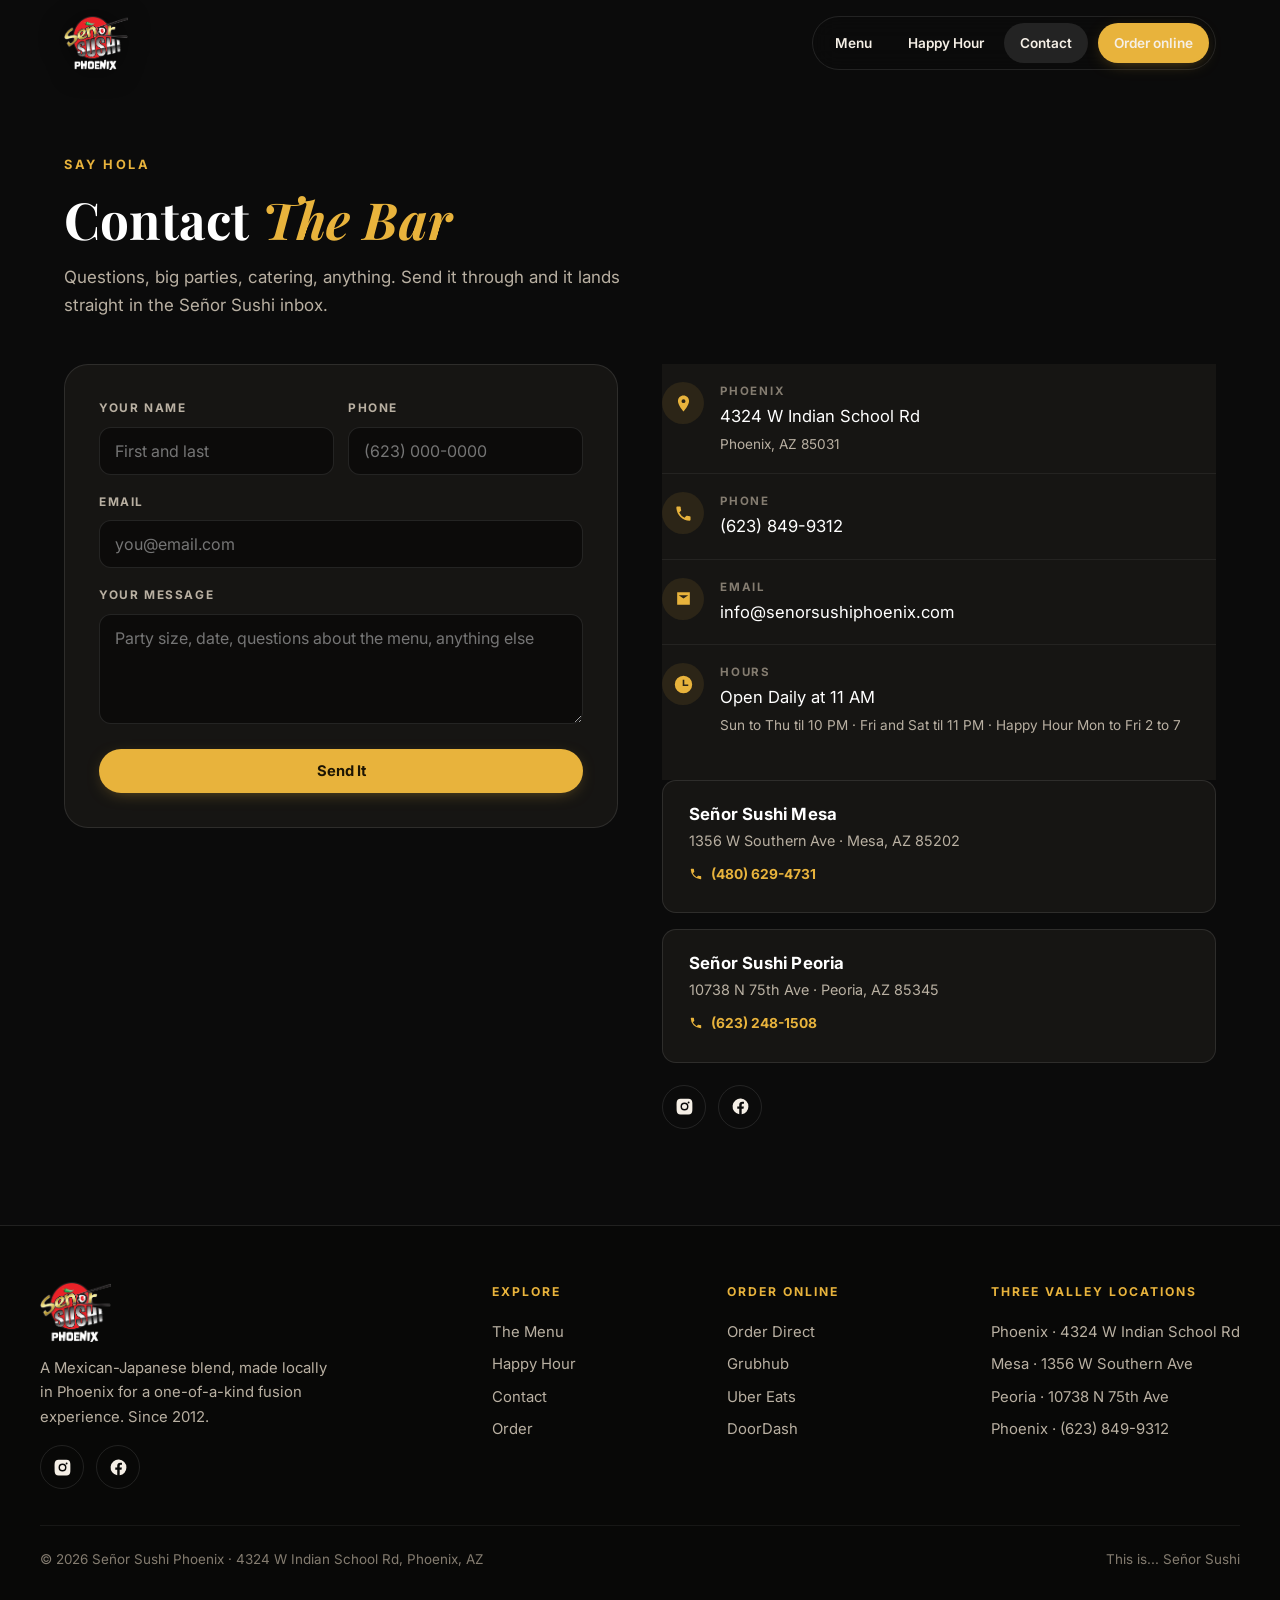
==== commit c2c9445e: "Restyle to yoursushifriend.com reference: full-bleed photo hero, Playfair serif, pill nav, clean bla" ====
--- a/contact.html
+++ b/contact.html
@@ -6,16 +6,16 @@
 <title>Contact &amp; Locations · Señor Sushi Phoenix</title>
 <meta name="description" content="Contact Señor Sushi Phoenix at 4324 W Indian School Rd, (623) 849-9312, info@senorsushiphoenix.com. Three Valley locations: Phoenix, Mesa and Peoria.">
 <link rel="icon" href="assets/brand/logo.png">
-<meta name="theme-color" content="#0b0605">
+<meta name="theme-color" content="#0b0b0b">
 <link rel="preconnect" href="https://fonts.googleapis.com">
 <link rel="preconnect" href="https://fonts.gstatic.com" crossorigin>
-<link href="https://fonts.googleapis.com/css2?family=Anton&family=Inter:ital,wght@0,300;0,400;0,600;1,300&family=Oswald:wght@500;600;700&display=swap" rel="stylesheet">
-<link rel="stylesheet" href="styles.css?v=1">
+<link href="https://fonts.googleapis.com/css2?family=Playfair+Display:ital,wght@0,500;0,700;1,500;1,700&family=Inter:wght@400;600;700&display=swap" rel="stylesheet">
+<link rel="stylesheet" href="styles.css?v=2">
 <link rel="canonical" href="https://www.senorsushiphoenix.com/contact.html">
 <script>document.documentElement.classList.add('js')</script>
 </head>
 <body>
-<div class="carbon" aria-hidden="true"></div>
+
 <div id="nav-mount"></div>
 
 <main>
@@ -36,7 +36,7 @@
           </div>
           <div class="field"><label for="fEmail">Email</label><input type="email" id="fEmail" required placeholder="you@email.com"></div>
           <div class="field"><label for="fMsg">Your Message</label><textarea id="fMsg" required placeholder="Party size, date, questions about the menu, anything else"></textarea></div>
-          <button type="submit" class="btn btn-primary btn-block">Send It</button>
+          <button type="submit" class="btn btn-gold btn-block">Send It</button>
         </form>
         <div class="form-success" id="formSuccess">
           <div class="check"><svg viewBox="0 0 24 24"><path d="M9 16.2 4.8 12l-1.4 1.4L9 19 21 7l-1.4-1.4z"/></svg></div>
@@ -78,6 +78,6 @@
 </main>
 
 <div id="footer-mount"></div>
-<script src="app.js?v=1"></script>
+<script src="app.js?v=2"></script>
 </body>
 </html>
--- a/styles.css
+++ b/styles.css
@@ -1,447 +1,300 @@
 /* ============================================================
-   SEÑOR SUSHI PHOENIX  ·  shared styles
-   The house immersive system (The 44 build), token-remapped.
-   Brand: logo red #E8232B · menu maroon #8E1114 · gold #E8B33C
-          carbon black · menu-paper bone · chile green accent
-   Display: Anton · Body: Inter · Accent: Oswald
-   Governing metaphor: the roll is the rising sun.
+   SEÑOR SUSHI PHOENIX · shared styles
+   Modeled on yoursushifriend.com per Aiden's spec 2026-07-29:
+   full-bleed food photography, floating dark rounded cards,
+   Playfair Display serif headlines, pill buttons, accolade
+   ticker, editorial black sections.
+   Brand swap: Sushi Friend yellow -> Señor gold #E8B33C,
+   red #E8232B accents, their own photography and facts only.
    ============================================================ */
 :root{
-  --black:#000;
-  --ink:#0b0605;
-  --ink-2:#160f0a;
-  --ink-3:#20160e;
-  --rojo:#C41A20;
-  --rojo-bright:#E8232B;
-  --rojo-deep:#8E1114;
-  --glow:#ff3a41;
-  --oro:#E8B33C;
-  --oro-deep:#B47F1D;
-  --chile:#3FAE45;
-  --white:#fff;
-  --bone:#f4ecde;
-  --muted:#b8a99a;
-  --muted-2:#84756a;
+  --bg:#0b0b0b;
+  --card:#161513;
+  --card-2:#1e1c19;
   --line:rgba(255,255,255,.10);
   --line-2:rgba(255,255,255,.06);
+  --cream:#f5efe6;
+  --muted:#b9b0a2;
+  --muted-2:#847c70;
+  --gold:#E8B33C;
+  --gold-deep:#c7952a;
+  --gold-ink:#1d1503;
+  --rojo:#E8232B;
+  --rojo-deep:#8E1114;
   --maxw:1200px;
+  --r:24px;
+  --r-sm:14px;
   --ease:cubic-bezier(.16,1,.3,1);
-  /* tempo (house clock: the sun pulsing over the bar) */
-  --bpm:60;
-  --beat:calc(60s / var(--bpm));
-  /* LED / marquee */
-  --led-on:#E8232B;
-  --led-dim:#5c0a10;
-  --led-glass:rgba(18,8,9,.55);
-  --led-grid:7px;
-  --glass-stroke:rgba(255,255,255,.22);
-  /* order platform (accent only) */
-  --grubhub:#ff8000;
-  --grubhub-glow:rgba(255,128,0,.45);
-  --btn-r:4px;
 }
 *{margin:0;padding:0;box-sizing:border-box}
 html{scroll-behavior:smooth;-webkit-text-size-adjust:100%}
-body{background:var(--ink);color:var(--bone);font-family:'Inter',sans-serif;line-height:1.6;overflow-x:hidden;letter-spacing:.2px}
-::selection{background:var(--rojo-bright);color:#fff}
+body{background:var(--bg);color:var(--cream);font-family:'Inter',sans-serif;line-height:1.65;overflow-x:hidden}
+::selection{background:var(--gold);color:var(--gold-ink)}
 a{color:inherit;text-decoration:none}
 img{display:block;max-width:100%}
 button{font-family:inherit;cursor:pointer;border:none;background:none;color:inherit}
-h1,h2,h3,.display{font-family:'Anton',sans-serif;font-weight:400;letter-spacing:1px;line-height:1.04;text-transform:uppercase}
-
-/* the real carbon-fiber texture from the brand, one fixed GPU layer */
-.carbon{position:fixed;inset:0;z-index:0;pointer-events:none;
-  background:url('assets/brand/carbon.jpg') center/cover no-repeat;opacity:.16}
-main,header.site,footer.site,.marquee,.mobile-menu{position:relative;z-index:1}
+h1,h2,h3,.display{font-family:'Playfair Display',serif;font-weight:700;line-height:1.12;letter-spacing:.2px}
 
 /* ---------- nav (injected by app.js) ---------- */
-header.site{position:fixed;top:0;left:0;right:0;z-index:1000;transition:.4s var(--ease);border-bottom:1px solid transparent}
-header.site.scrolled{background:rgba(11,6,5,.88);backdrop-filter:blur(14px);border-bottom-color:var(--line)}
-.nav{max-width:var(--maxw);margin:0 auto;display:flex;align-items:center;justify-content:space-between;padding:12px 28px;gap:18px}
-.brand{display:flex;align-items:center;gap:12px;flex-shrink:0}
-.brand img{height:52px;width:auto;filter:drop-shadow(0 2px 10px rgba(232,35,43,.35))}
-.nav-links{display:flex;gap:26px;align-items:center}
-.nav-links a{font-size:.8rem;letter-spacing:1.6px;text-transform:uppercase;font-weight:600;color:var(--muted);position:relative;padding:6px 0;transition:.25s}
-.nav-links a::after{content:"";position:absolute;left:0;bottom:0;height:2px;width:0;background:var(--rojo-bright);transition:.3s var(--ease)}
-.nav-links a:hover,.nav-links a.active{color:#fff}
-.nav-links a:hover::after,.nav-links a.active::after{width:100%}
-.nav-right{display:flex;align-items:center;gap:16px}
-.nav-social{display:flex;gap:10px}
-.nav-social a{width:34px;height:34px;border-radius:8px;border:1px solid var(--line);display:flex;align-items:center;justify-content:center;transition:.3s}
-.nav-social a:hover{background:var(--rojo-bright);border-color:var(--rojo-bright);transform:translateY(-2px)}
-.nav-social a svg{width:16px;height:16px;fill:var(--bone);transition:.3s}
-.nav-social a:hover svg{fill:#fff}
-
-.btn{display:inline-flex;align-items:center;justify-content:center;gap:10px;font-family:'Oswald',sans-serif;font-weight:600;
-  letter-spacing:2px;text-transform:uppercase;font-size:.85rem;padding:13px 26px;border-radius:var(--btn-r);transition:.3s var(--ease);
-  position:relative;overflow:hidden;white-space:nowrap;cursor:pointer}
-.btn::after{content:"";position:absolute;top:0;left:-120%;width:60%;height:100%;pointer-events:none;
-  background:linear-gradient(105deg,transparent,rgba(255,255,255,.35),transparent);transform:skewX(-18deg);transition:left .6s var(--ease)}
-.btn:hover::after{left:140%}
-.btn:focus-visible{outline:none;box-shadow:0 0 0 3px rgba(232,35,43,.45)}
-.btn:active{transform:translateY(0) scale(.98)}
-.btn-primary{background:var(--rojo-bright);color:#fff;box-shadow:0 3px 12px -6px rgba(232,35,43,.45)}
-.btn-primary:hover{background:#fff;color:#000;transform:translateY(-2px);box-shadow:0 6px 18px -10px rgba(232,35,43,.4)}
-.btn-ghost{background:transparent;color:#fff;border:1.5px solid rgba(255,255,255,.24)}
-.btn-ghost:hover{border-color:#fff;background:#fff;color:#000;transform:translateY(-2px)}
-.btn-gold{background:transparent;color:var(--oro);border:1.5px solid var(--oro-deep)}
-.btn-gold:hover{background:var(--oro);border-color:var(--oro);color:#221503;transform:translateY(-2px)}
-.btn-grubhub{background:transparent;color:#fff;border:1.5px solid var(--grubhub)}
-.btn-grubhub:hover{background:var(--grubhub);color:#141414;transform:translateY(-2px);box-shadow:0 14px 40px -10px var(--grubhub-glow)}
+header.site{position:fixed;top:0;left:0;right:0;z-index:1000;padding:16px 0;transition:.35s var(--ease)}
+header.site.scrolled{background:rgba(9,9,9,.82);backdrop-filter:blur(14px);padding:10px 0;border-bottom:1px solid var(--line)}
+.nav{max-width:var(--maxw);margin:0 auto;display:flex;align-items:center;justify-content:space-between;padding:0 24px;gap:16px}
+.brand img{height:54px;width:auto;filter:drop-shadow(0 2px 12px rgba(0,0,0,.6))}
+.nav-pill{display:flex;align-items:center;gap:4px;background:rgba(12,12,12,.72);backdrop-filter:blur(12px);
+  border:1px solid var(--line);border-radius:999px;padding:6px}
+.nav-pill a{font-size:.85rem;font-weight:600;color:var(--cream);padding:9px 16px;border-radius:999px;transition:.25s;white-space:nowrap}
+.nav-pill a:hover{background:rgba(255,255,255,.08)}
+.nav-pill a.active{background:rgba(255,255,255,.1)}
+.nav-pill .btn-gold{margin-left:6px}
+.hamburger{display:none;flex-direction:column;gap:5px;padding:10px;z-index:1100;background:rgba(12,12,12,.72);border:1px solid var(--line);border-radius:999px}
+.hamburger span{width:22px;height:2px;background:#fff;transition:.3s}
+.mobile-menu{position:fixed;inset:0;background:rgba(8,8,8,.97);backdrop-filter:blur(10px);z-index:1050;display:flex;flex-direction:column;
+  align-items:center;justify-content:flex-start;gap:16px;padding:110px 24px 48px;overflow-y:auto;opacity:0;pointer-events:none;transition:opacity .35s}
+.mobile-menu.open{opacity:1;pointer-events:auto}
+.mobile-menu a{font-family:'Playfair Display',serif;font-size:1.6rem;color:#fff}
+.mobile-menu .btn{font-family:'Inter'}
+.mobile-menu .mm-social{display:flex;gap:18px;margin-top:10px}
+.mobile-menu .mm-social a svg{width:26px;height:26px;fill:var(--gold)}
+
+/* ---------- buttons & pills ---------- */
+.btn{display:inline-flex;align-items:center;justify-content:center;gap:9px;font-weight:700;font-size:.92rem;
+  padding:13px 26px;border-radius:999px;transition:.28s var(--ease);white-space:nowrap;cursor:pointer}
+.btn:active{transform:scale(.98)}
+.btn:focus-visible{outline:none;box-shadow:0 0 0 3px rgba(232,179,60,.5)}
+.btn-gold{background:var(--gold);color:var(--gold-ink);box-shadow:0 4px 18px -8px rgba(232,179,60,.6)}
+.btn-gold:hover{background:#f3c356;transform:translateY(-2px)}
+.btn-ghost{background:rgba(255,255,255,.07);color:#fff;border:1px solid var(--line)}
+.btn-ghost:hover{background:rgba(255,255,255,.14);transform:translateY(-2px)}
+.btn-sm{padding:9px 18px;font-size:.8rem}
 .btn-block{width:100%}
-.btn-sm{padding:9px 16px;font-size:.74rem}
-.btn.is-disabled,a.is-disabled{opacity:.55;cursor:not-allowed;pointer-events:none}
-
-.hamburger{display:none;flex-direction:column;gap:5px;padding:8px;z-index:1100}
-.hamburger span{width:26px;height:2px;background:#fff;transition:.3s}
-.mobile-menu{position:fixed;inset:0;background:rgba(8,4,3,.98);backdrop-filter:blur(8px);z-index:1050;display:flex;flex-direction:column;
-  align-items:center;justify-content:flex-start;gap:18px;padding:96px 24px 48px;overflow-y:auto;-webkit-overflow-scrolling:touch;opacity:0;pointer-events:none;transition:opacity .4s}
-.mobile-menu.open{opacity:1;pointer-events:auto}
-.mobile-menu a{font-family:'Anton';font-size:1.45rem;color:#fff;letter-spacing:1.5px;text-align:center;text-transform:uppercase}
-.mobile-menu .mm-social{display:flex;gap:18px;margin-top:6px}
-.mobile-menu .mm-social a svg{width:26px;height:26px;fill:var(--rojo-bright)}
+.tag-pill{display:inline-flex;align-items:center;gap:8px;font-size:.78rem;font-weight:600;letter-spacing:.6px;
+  padding:8px 15px;border:1px solid var(--line);border-radius:999px;color:var(--cream);background:rgba(0,0,0,.45);backdrop-filter:blur(6px)}
+.tag-pill svg{width:13px;height:13px;fill:var(--gold)}
+.tag-pill.gold{border-color:rgba(232,179,60,.45);color:var(--gold)}
 
 /* ---------- layout ---------- */
 section{position:relative}
-.wrap{max-width:var(--maxw);margin:0 auto;padding:100px 28px}
+.wrap{max-width:var(--maxw);margin:0 auto;padding:96px 24px}
 .page-top{padding-top:150px}
-.eyebrow{display:inline-flex;align-items:center;gap:10px;font-family:'Oswald';font-weight:600;font-size:.82rem;letter-spacing:4px;
-  text-transform:uppercase;color:var(--rojo-bright);margin-bottom:18px}
-.eyebrow::before{content:"";width:34px;height:2px;background:var(--rojo-bright)}
-.sec-title{font-size:clamp(2.1rem,5.5vw,3.7rem);color:#fff;margin-bottom:16px}
-.sec-title em{font-style:normal;color:var(--rojo-bright)}
-.sec-title .gold{color:var(--oro)}
-.sec-sub{color:var(--muted);font-size:1.08rem;max-width:640px;font-weight:300}
-.sec-head{margin-bottom:50px}
+.eyebrow{display:inline-block;font-size:.8rem;font-weight:700;letter-spacing:2.5px;text-transform:uppercase;color:var(--gold);margin-bottom:16px}
+.sec-title{font-size:clamp(2rem,4.6vw,3.2rem);color:#fff;margin-bottom:16px}
+.sec-title em{font-style:italic;color:var(--gold)}
+.sec-sub{color:var(--muted);font-size:1.06rem;max-width:620px}
+.sec-head{margin-bottom:44px}
 .center{text-align:center}
 .center .sec-sub{margin-inline:auto}
-
-.reveal{opacity:0;transform:translateY(34px);transition:.9s var(--ease)}
+.reveal{opacity:0;transform:translateY(30px);transition:.85s var(--ease)}
 .reveal.in{opacity:1;transform:none}
 .reveal.d1{transition-delay:.08s}.reveal.d2{transition-delay:.16s}.reveal.d3{transition-delay:.24s}.reveal.d4{transition-delay:.32s}
-/* no-JS guard: reveals only hide when JS booted */
 html:not(.js) .reveal{opacity:1;transform:none}
 
-/* ---------- hero ---------- */
-.hero{position:relative;min-height:100svh;display:flex;flex-direction:column;align-items:center;justify-content:center;text-align:center;padding:120px 22px 60px;overflow:hidden}
-.hero-bg{position:absolute;inset:0;z-index:0;background:
-  radial-gradient(120% 80% at 50% 0%,rgba(142,17,20,.5),transparent 55%),
-  radial-gradient(90% 55% at 50% 108%,rgba(232,35,43,.22),transparent 62%),
-  linear-gradient(180deg,rgba(11,6,5,.4),rgba(11,6,5,.85))}
-/* the sunset horizon band, straight off their menu art */
-.hero-bg::after{content:"";position:absolute;left:0;right:0;top:34%;height:34%;
-  background:radial-gradient(60% 100% at 50% 100%,rgba(255,122,26,.14),transparent 70%);
-  mix-blend-mode:screen;pointer-events:none}
-.hero-vignette{position:absolute;inset:0;z-index:1;pointer-events:none;background:radial-gradient(120% 90% at 50% 35%,transparent 40%,rgba(0,0,0,.72) 100%)}
-.hero-inner{position:relative;z-index:3;max-width:940px;display:flex;flex-direction:column;align-items:center}
-.hero-logo-wrap{position:relative;margin-bottom:10px}
-.hero-logo{width:min(400px,74vw);filter:drop-shadow(0 10px 34px rgba(232,35,43,.45));transform-origin:center bottom;will-change:transform,filter;
-  animation:sunbreathe calc(var(--beat) * 4) ease-in-out infinite}
-@keyframes sunbreathe{0%,100%{filter:drop-shadow(0 10px 30px rgba(232,35,43,.38))}50%{filter:drop-shadow(0 12px 44px rgba(232,35,43,.6))}}
-.hero-kicker{font-family:'Anton';font-size:clamp(1.3rem,4.2vw,2.4rem);letter-spacing:.3em;text-transform:uppercase;color:#fff;text-indent:.3em;margin-top:16px;
-  text-shadow:0 0 6px rgba(255,255,255,.18)}
-/* FUSION = the neon word (their red sign glow) */
-.hero-kicker b{position:relative;color:#ff2630;font-weight:400;
-  text-shadow:0 0 1px #ffdadd,0 0 4px #ff2a38,0 0 9px #ff1020,0 0 16px #e00d1a,0 0 27px #a30010}
-.hero-kicker b::before{content:"";position:absolute;left:50%;top:50%;width:320%;height:400%;transform:translate(-50%,-50%);
-  background:radial-gradient(60% 55% at 50% 50%,rgba(255,16,32,.5),rgba(190,12,22,.24) 42%,transparent 72%);
-  filter:blur(30px);z-index:-1;pointer-events:none}
-.flicker{animation:neonBuzz 6.5s infinite}
-@keyframes neonBuzz{0%,28%,30%,61%,63%,90%,100%{opacity:1}29%{opacity:.5}62%{opacity:.4}91%,93%{opacity:.72}}
-.hero-tag{font-size:clamp(1rem,2.2vw,1.3rem);color:var(--muted);max-width:640px;margin:22px auto 6px;font-weight:300}
-.hero-chips{display:flex;flex-wrap:wrap;gap:10px;justify-content:center;margin:22px 0 30px}
-.chip{display:inline-flex;align-items:center;gap:8px;font-size:.78rem;letter-spacing:1.5px;text-transform:uppercase;font-weight:600;
-  padding:9px 16px;border:1px solid var(--line);border-radius:100px;color:var(--bone);background:rgba(255,255,255,.03)}
-.chip svg{width:14px;height:14px;fill:var(--rojo-bright)}
-.chip-hh{border-color:rgba(232,179,60,.4);color:var(--oro)}
-.chip-hh svg{fill:var(--oro)}
-.live-pill{display:inline-flex;align-items:center;gap:8px;font-size:.78rem;letter-spacing:1.5px;text-transform:uppercase;font-weight:700;
-  padding:9px 16px;border:1px solid rgba(61,220,109,.35);border-radius:100px;color:var(--bone);background:rgba(61,220,109,.06)}
-.live-pill .dot{width:9px;height:9px;border-radius:50%;background:#3ddc6d;box-shadow:0 0 0 0 rgba(61,220,109,.6);animation:pulse 2s infinite}
-.live-pill.closed{border-color:var(--line);background:rgba(255,255,255,.03)}
-.live-pill.closed .dot{background:var(--muted-2);animation:none;box-shadow:none}
-@keyframes pulse{0%{box-shadow:0 0 0 0 rgba(61,220,109,.6)}70%{box-shadow:0 0 0 10px rgba(61,220,109,0)}100%{box-shadow:0 0 0 0 rgba(61,220,109,0)}}
-.hero-actions{display:flex;gap:16px;flex-wrap:wrap;justify-content:center}
-
-/* ---------- marquee ---------- */
-.marquee{background:var(--rojo-bright);color:#fff;padding:13px 0;overflow:hidden;white-space:nowrap;border-top:2px solid #000;border-bottom:2px solid #000}
-.marquee.alt{background:#000;color:#fff;border-top:1px solid var(--line);border-bottom:1px solid var(--line)}
-.marquee-track{display:inline-flex;animation:scrollx 32s linear infinite;will-change:transform}
-.marquee.alt .marquee-track{animation-duration:40s;animation-direction:reverse}
-.marquee:hover .marquee-track{animation-play-state:paused}
-.marquee-track span{font-family:'Anton';font-size:1.02rem;letter-spacing:2.5px;text-transform:uppercase;padding:0 26px;display:inline-flex;align-items:center;gap:26px}
-.marquee-track span::after{content:"\2736";color:rgba(255,255,255,.55);font-size:.8rem}
-.marquee.alt .marquee-track span::after{color:var(--rojo-bright)}
+/* ---------- hero: full-bleed food photo + floating card ---------- */
+.hero{position:relative;min-height:100svh;display:flex;align-items:flex-end;overflow:hidden}
+.hero-bg{position:absolute;inset:0;z-index:0;background:url('assets/brand/hero-food.jpg') center/cover no-repeat}
+.hero-bg::after{content:"";position:absolute;inset:0;background:
+  linear-gradient(180deg,rgba(8,8,8,.55) 0%,rgba(8,8,8,.12) 34%,rgba(8,8,8,.55) 78%,rgba(8,8,8,.92) 100%)}
+.hero-inner{position:relative;z-index:2;max-width:var(--maxw);margin:0 auto;width:100%;padding:0 24px 64px}
+.hero-card{max-width:620px;background:rgba(13,12,11,.82);backdrop-filter:blur(14px);border:1px solid var(--line);
+  border-radius:var(--r);padding:36px 38px;box-shadow:0 40px 90px -30px rgba(0,0,0,.8)}
+.hero-card h1{font-size:clamp(1.9rem,4.2vw,3rem);color:#fff;margin:16px 0 22px}
+.hero-card h1 em{font-style:italic;color:var(--gold)}
+.hero-actions{display:flex;gap:12px;flex-wrap:wrap;align-items:center}
+
+/* ---------- accolade ticker ---------- */
+.ticker{background:#0d0c0a;border-top:1px solid var(--line-2);border-bottom:1px solid var(--line-2);padding:14px 0;overflow:hidden;white-space:nowrap}
+.marquee-track{display:inline-flex;animation:scrollx 38s linear infinite;will-change:transform}
+.ticker:hover .marquee-track{animation-play-state:paused}
+.marquee-track span{font-family:'Playfair Display',serif;font-size:.95rem;letter-spacing:3px;text-transform:uppercase;color:var(--cream);
+  padding:0 28px;display:inline-flex;align-items:center;gap:28px}
+.marquee-track span::after{content:"\2726";color:var(--gold);font-size:.75rem}
 @keyframes scrollx{from{transform:translateX(0)}to{transform:translateX(-50%)}}
 
-/* ---------- story (this is señor sushi) ---------- */
-#story{background:linear-gradient(180deg,rgba(11,6,5,.4),rgba(22,15,10,.85))}
-.story-grid{display:grid;grid-template-columns:1.05fr .95fr;gap:54px;align-items:center}
-.story-photos{position:relative;display:grid;gap:16px}
-.story-photos img{border-radius:20px;border:1px solid var(--line);box-shadow:0 30px 70px -30px rgba(0,0,0,.9)}
-.story-stats{display:flex;gap:14px;flex-wrap:wrap;margin-top:26px}
-.stat{flex:1 1 150px;background:rgba(22,15,10,.7);border:1px solid var(--line);border-radius:14px;padding:18px 20px;text-align:center}
-.stat .big{font-family:'Anton';font-size:1.7rem;color:var(--oro);line-height:1}
-.stat .small{font-family:'Oswald';font-size:.68rem;letter-spacing:1.6px;text-transform:uppercase;color:var(--muted-2);margin-top:7px}
-.stat .src{display:block;font-size:.6rem;letter-spacing:.4px;color:var(--muted-2);margin-top:4px;text-transform:none;font-family:'Inter'}
-
-/* ---------- sunroll scrolly (rings resolve into the roll) ---------- */
-#sunroll{background:linear-gradient(180deg,rgba(11,6,5,.2),rgba(11,6,5,.7))}
-#sunroll .roll-stage{position:relative;height:230vh}
-#sunroll .roll-pin{position:sticky;top:0;height:100svh;display:flex;align-items:center;justify-content:center;overflow:hidden}
-.roll-inner{display:flex;flex-direction:column;align-items:center;gap:24px;text-align:center;padding:0 24px;max-width:660px;position:relative;z-index:1}
-#rollCanvas{display:block;width:min(430px,70vw);height:auto;aspect-ratio:1/1}
-@media(max-width:680px){#rollCanvas{width:min(330px,84vw)}}
-
-/* wide LED ticket banner (the sushi-bar window sign) */
-.led-ticket{position:relative;display:flex;align-items:center;gap:18px;flex-wrap:wrap;justify-content:center;
-  padding:20px 26px;border-radius:12px;overflow:hidden;isolation:isolate;
-  background:var(--led-glass);-webkit-backdrop-filter:blur(12px) saturate(1.1);backdrop-filter:blur(12px) saturate(1.1);
-  border:1px solid var(--glass-stroke);box-shadow:0 14px 50px -16px rgba(232,35,43,.5)}
-.led-ticket::before{content:"";position:absolute;inset:0;z-index:-1;pointer-events:none;mix-blend-mode:screen;
-  background-image:radial-gradient(circle,var(--led-on) 0 1.1px,transparent 1.6px);
-  background-size:var(--led-grid) var(--led-grid);opacity:.16;animation:ledBreathe var(--beat) ease-in-out infinite}
-@keyframes ledBreathe{0%,100%{opacity:.15}50%{opacity:.45}}
-.led-ticket .led-logo{width:34px;height:34px;flex-shrink:0;filter:drop-shadow(0 0 10px rgba(232,35,43,.8))}
-.led-ticket .led-copy{font-family:'Oswald',sans-serif;font-weight:600;letter-spacing:2px;text-transform:uppercase;
-  color:#fff;text-shadow:0 0 8px rgba(232,35,43,.7);font-size:.95rem}
-@supports not ((backdrop-filter:blur(10px)) or (-webkit-backdrop-filter:blur(10px))){
-  .led-ticket{background:rgba(20,12,13,.85)}
-}
-.btn-led{position:relative;display:inline-flex;align-items:center;justify-content:center;gap:10px;isolation:isolate;
-  font-family:'Oswald',sans-serif;font-weight:600;letter-spacing:2px;text-transform:uppercase;font-size:.85rem;
-  padding:14px 26px;border-radius:var(--btn-r);color:#fff;white-space:nowrap;cursor:pointer;overflow:hidden;
-  background:var(--led-glass);-webkit-backdrop-filter:blur(10px) saturate(1.1);backdrop-filter:blur(10px) saturate(1.1);
-  border:1px solid var(--glass-stroke);text-shadow:0 0 8px rgba(232,35,43,.9);
-  box-shadow:0 8px 30px -10px rgba(232,35,43,.55),inset 0 0 0 1px rgba(255,255,255,.04);transition:.3s var(--ease)}
-.btn-led::before{content:"";position:absolute;inset:0;z-index:-1;pointer-events:none;mix-blend-mode:screen;
-  background-image:radial-gradient(circle,var(--led-on) 0 1.1px,transparent 1.6px);
-  background-size:var(--led-grid) var(--led-grid);opacity:.18;
-  animation:ledBreathe var(--beat) ease-in-out infinite}
-.btn-led::after{content:"";position:absolute;inset:-40%;z-index:-2;pointer-events:none;
-  background:conic-gradient(from 0deg,transparent,rgba(232,35,43,.35),transparent 55%);opacity:.6;
-  animation:ledSweep calc(var(--beat) * 6) linear infinite}
-@keyframes ledSweep{to{transform:rotate(360deg)}}
-.btn-led .led-logo{width:18px;height:18px;flex-shrink:0;filter:drop-shadow(0 0 6px rgba(232,35,43,.8))}
-.btn-led:hover{background:var(--led-on);border-color:rgba(255,255,255,.4);
-  box-shadow:0 12px 40px -8px rgba(232,35,43,.85),inset 0 0 0 1px rgba(255,255,255,.08)}
-.btn-led:focus-visible{outline:none;box-shadow:0 0 0 3px rgba(232,35,43,.6)}
-@supports not ((backdrop-filter:blur(10px)) or (-webkit-backdrop-filter:blur(10px))){
-  .btn-led{background:rgba(20,12,13,.85)}
-}
-
-/* ---------- signature dish gallery ---------- */
-#signature{background:linear-gradient(180deg,rgba(11,6,5,.55),rgba(22,15,10,.85))}
-.dish-grid{display:grid;grid-template-columns:repeat(4,1fr);gap:18px}
-.dish{position:relative;border-radius:20px;overflow:hidden;border:1px solid var(--line);background:var(--ink-2);
-  transition:.4s var(--ease);cursor:pointer}
-.dish img{width:100%;aspect-ratio:900/470;object-fit:cover;transition:.6s var(--ease)}
-.dish:hover img{transform:scale(1.05)}
-.dish:hover{transform:translateY(-5px);border-color:rgba(232,35,43,.45);box-shadow:0 26px 60px -24px rgba(0,0,0,.85)}
-.dish .d-meta{display:flex;justify-content:space-between;align-items:baseline;gap:10px;padding:14px 18px 16px}
-.dish h3{font-size:1.02rem;color:#fff;letter-spacing:1.2px}
-.dish .d-price{font-family:'Oswald';font-weight:600;color:var(--oro);font-size:.98rem;white-space:nowrap}
-.dish .d-tag{position:absolute;top:12px;left:12px;font-family:'Oswald';font-size:.62rem;letter-spacing:1.6px;text-transform:uppercase;
-  background:rgba(11,6,5,.78);border:1px solid rgba(232,35,43,.5);color:#fff;border-radius:100px;padding:4px 11px;backdrop-filter:blur(6px)}
-@media(max-width:1020px){.dish-grid{grid-template-columns:repeat(2,1fr)}}
+/* ---------- story ---------- */
+.story-grid{display:grid;grid-template-columns:.95fr 1.05fr;gap:56px;align-items:center}
+.story-grid img{border-radius:var(--r);border:1px solid var(--line);box-shadow:0 30px 70px -30px rgba(0,0,0,.85)}
+.story-copy p{color:var(--muted);margin-bottom:16px}
+.story-copy p b{color:var(--cream);font-weight:600}
+
+/* ---------- featured carousel ---------- */
+.row-head{display:flex;align-items:baseline;justify-content:space-between;gap:16px;margin-bottom:26px}
+.row-head .link{font-weight:700;color:var(--gold);font-size:.92rem;white-space:nowrap}
+.row-head .link:hover{text-decoration:underline}
+.scroll-row{display:grid;grid-auto-flow:column;grid-auto-columns:240px;gap:16px;overflow-x:auto;padding-bottom:14px;
+  scroll-snap-type:x mandatory;-webkit-overflow-scrolling:touch;scrollbar-width:none}
+.scroll-row::-webkit-scrollbar{display:none}
+.scroll-row .dish{scroll-snap-align:start}
+.dish{background:var(--card);border:1px solid var(--line);border-radius:var(--r-sm);overflow:hidden;transition:.35s var(--ease);display:block}
+.dish img{width:100%;aspect-ratio:900/470;object-fit:cover;transition:.5s var(--ease)}
+.dish:hover{transform:translateY(-4px);border-color:rgba(232,179,60,.4)}
+.dish:hover img{transform:scale(1.04)}
+.dish .d-meta{padding:13px 16px 15px}
+.dish h3{font-family:'Inter';font-weight:700;font-size:.95rem;color:#fff}
+.dish .d-price{font-weight:700;color:var(--gold);font-size:.88rem;margin-top:2px;display:block}
+
+/* ---------- casa (address feature) ---------- */
+#casa{background:#0d0c0a}
+.casa-grid{display:grid;grid-template-columns:1.05fr .95fr;gap:56px;align-items:center}
+.casa-grid img{border-radius:var(--r);border:1px solid var(--line)}
+
+/* ---------- photo grid ---------- */
+.photo-grid{display:grid;grid-template-columns:repeat(3,1fr);gap:14px}
+.photo-grid img{border-radius:var(--r-sm);border:1px solid var(--line);width:100%;aspect-ratio:900/470;object-fit:cover;transition:.4s var(--ease)}
+.photo-grid img:hover{transform:scale(1.02)}
 
 /* ---------- order ---------- */
-#order{background:radial-gradient(90% 60% at 50% 0%,rgba(142,17,20,.28),transparent 60%),rgba(12,8,6,.82)}
-.order-duo{display:grid;grid-template-columns:1fr 1fr;gap:18px;max-width:980px;margin:0 auto;text-align:left}
-.plat-card{position:relative;background:linear-gradient(160deg,var(--ink-3),var(--ink-2));border:1px solid var(--line);border-radius:14px;padding:30px 30px 32px;overflow:hidden;transition:.4s var(--ease);display:flex;flex-direction:column}
-.plat-card::after{content:"";position:absolute;right:-70px;top:-70px;width:240px;height:240px;border-radius:50%;opacity:.55;transition:.4s;pointer-events:none}
-.plat-card.grubhub{border-top:3px solid var(--grubhub)}
-.plat-card.grubhub::after{background:radial-gradient(circle,var(--grubhub-glow),transparent 70%)}
-.plat-card.pickup{border-top:3px solid var(--rojo-bright)}
-.plat-card.pickup::after{background:radial-gradient(circle,rgba(232,35,43,.4),transparent 70%)}
-.plat-card:hover{transform:translateY(-4px)}
-.plat-card.grubhub:hover{border-color:rgba(255,128,0,.55);box-shadow:0 24px 50px -24px var(--grubhub-glow)}
-.plat-card.pickup:hover{border-color:rgba(232,35,43,.55);box-shadow:0 24px 50px -24px rgba(232,35,43,.45)}
-.powered-by{display:flex;align-items:center;gap:9px;margin-bottom:16px;position:relative;z-index:1}
-.powered-by .pb-label{font-family:'Oswald';font-size:.64rem;letter-spacing:2px;text-transform:uppercase;color:var(--muted-2)}
-.powered-by .pb-name{font-family:'Anton';font-size:1.1rem;line-height:1;letter-spacing:1px}
-.powered-by .pb-gh{color:var(--grubhub)}
-.powered-by .pb-ss{color:var(--rojo-bright)}
-.plat-card h3{font-size:1.5rem;color:#fff;margin-bottom:11px;position:relative;z-index:1}
-.plat-card>p{color:var(--muted);font-weight:300;margin-bottom:20px;position:relative;z-index:1}
-.plat-feats{list-style:none;margin-bottom:24px;position:relative;z-index:1;flex:1}
-.plat-feats li{display:flex;align-items:center;gap:11px;padding:6px 0;color:var(--bone);font-size:.95rem}
-.plat-feats li svg{width:17px;height:17px;flex-shrink:0}
-.plat-card.grubhub .plat-feats li svg{fill:var(--grubhub)}
-.plat-card.pickup .plat-feats li svg{fill:var(--rojo-bright)}
-.plat-card .btn-block{margin-top:auto}
-.plat-card .btn-grubhub{background:var(--grubhub);color:#141414;border-color:var(--grubhub)}
-.plat-card .btn-grubhub:hover{background:#e07000;color:#141414;transform:translateY(-2px)}
-@media(max-width:760px){.order-duo{grid-template-columns:1fr}}
-
-/* ---------- happy hour band ---------- */
-#hhband{overflow:hidden}
-.hh-card{position:relative;border-radius:20px;overflow:hidden;border:1px solid rgba(232,35,43,.35);
-  background:linear-gradient(120deg,#1c0507 0%,var(--rojo-deep) 55%,#a3341c 100%)}
-.hh-card::before{content:"";position:absolute;inset:0;background:radial-gradient(70% 120% at 82% 30%,rgba(255,150,40,.35),transparent 60%);mix-blend-mode:screen}
-.hh-inner{position:relative;z-index:1;display:grid;grid-template-columns:1fr auto;gap:30px;align-items:center;padding:44px 48px}
-.hh-inner h2{font-size:clamp(1.9rem,4.4vw,3rem);color:#fff}
-.hh-inner h2 .gold{color:var(--oro)}
-.hh-times{font-family:'Oswald';letter-spacing:2.5px;text-transform:uppercase;color:var(--bone);margin-top:10px;font-size:1.02rem}
-.hh-note{color:rgba(244,236,222,.75);font-size:.9rem;margin-top:6px;font-weight:300}
-@media(max-width:760px){.hh-inner{grid-template-columns:1fr;padding:34px 26px}}
-
-/* ---------- follow strip ---------- */
-#follow{background:linear-gradient(180deg,rgba(12,8,6,.7),rgba(11,6,5,.5))}
-.follow-card{display:grid;grid-template-columns:1fr auto;gap:30px;align-items:center;background:linear-gradient(150deg,var(--ink-3),var(--ink-2));border:1px solid var(--line);border-radius:14px;padding:40px 44px;overflow:hidden;position:relative}
-.follow-card::after{content:"";position:absolute;right:-60px;bottom:-60px;width:240px;height:240px;border-radius:50%;background:radial-gradient(circle,rgba(232,35,43,.25),transparent 70%)}
-.follow-card h2{font-size:clamp(1.8rem,4vw,2.6rem);color:#fff;position:relative;z-index:1}
-.follow-card h2 em{font-style:normal;color:var(--rojo-bright)}
-.follow-card p{color:var(--muted);font-weight:300;margin-top:8px;position:relative;z-index:1}
-.follow-btns{display:flex;gap:14px;position:relative;z-index:1;flex-wrap:wrap}
-.sbtn{display:inline-flex;align-items:center;gap:10px;font-family:'Oswald';font-weight:600;letter-spacing:1.5px;text-transform:uppercase;font-size:.82rem;padding:13px 20px;border-radius:6px;transition:.3s var(--ease);color:#fff}
-.sbtn svg{width:18px;height:18px;fill:#fff}
-.sbtn.ig{background:linear-gradient(45deg,#f09433,#e6683c,#dc2743,#cc2366,#bc1888)}
-.sbtn.fb{background:#1877f2}
-.sbtn:hover{transform:translateY(-3px);box-shadow:0 14px 30px -12px rgba(0,0,0,.7)}
-@media(max-width:760px){.follow-card{grid-template-columns:1fr;padding:30px 26px}}
+#order{background:#0d0c0a}
+.order-grid{display:grid;grid-template-columns:repeat(4,1fr);gap:16px;max-width:1100px;margin:0 auto}
+.order-card{background:var(--card);border:1px solid var(--line);border-radius:var(--r-sm);padding:26px;display:flex;flex-direction:column;transition:.3s var(--ease)}
+.order-card:hover{transform:translateY(-4px);border-color:rgba(232,179,60,.35)}
+.order-card h3{font-family:'Inter';font-weight:700;font-size:1.05rem;color:#fff;margin-bottom:8px}
+.order-card p{color:var(--muted);font-size:.9rem;flex:1;margin-bottom:18px}
+.order-card .plat{font-size:.72rem;font-weight:700;letter-spacing:1.6px;text-transform:uppercase;margin-bottom:12px}
+.plat.gh{color:#ff8000}.plat.ue{color:#06c167}.plat.dd{color:#eb1700}.plat.ss{color:var(--gold)}
+
+/* ---------- testimonials ---------- */
+#voices .t-grid{display:grid;grid-template-columns:repeat(3,1fr);gap:16px}
+.t-card{background:var(--card);border:1px solid var(--line);border-radius:var(--r-sm);padding:26px}
+.t-stars{display:flex;gap:3px;margin-bottom:14px}
+.t-stars svg{width:15px;height:15px;fill:var(--gold)}
+.t-card p{color:var(--cream);font-size:.95rem;margin-bottom:14px}
+.t-card .t-src{color:var(--muted-2);font-size:.8rem;font-weight:600}
+
+/* ---------- featuring icons ---------- */
+.feat-row{display:grid;grid-template-columns:repeat(4,1fr);gap:16px;text-align:center}
+.feat .f-ic{width:52px;height:52px;margin:0 auto 12px;border-radius:50%;background:rgba(232,179,60,.1);display:flex;align-items:center;justify-content:center}
+.feat .f-ic svg{width:22px;height:22px;fill:var(--gold)}
+.feat h4{font-family:'Inter';font-weight:700;font-size:.95rem;color:#fff}
+.feat p{color:var(--muted-2);font-size:.82rem;margin-top:4px}
 
 /* ---------- visit / locations ---------- */
-#visit{background:rgba(12,8,6,.8)}
-.visit-grid{display:grid;grid-template-columns:1fr 1fr;gap:0;border:1px solid var(--line);border-radius:20px;overflow:hidden}
-.visit-info{padding:48px}
-.visit-info .row{display:flex;gap:16px;padding:20px 0;border-bottom:1px solid var(--line-2)}
+#visit{background:#0d0c0a}
+.visit-grid{display:grid;grid-template-columns:1fr 1fr;gap:0;border:1px solid var(--line);border-radius:var(--r);overflow:hidden}
+.visit-info{padding:44px;background:var(--card)}
+.visit-info .row{display:flex;gap:16px;padding:18px 0;border-bottom:1px solid var(--line-2)}
 .visit-info .row:last-child{border-bottom:none}
-.visit-info .row .ic{width:42px;height:42px;flex-shrink:0;border-radius:8px;background:rgba(232,35,43,.12);display:flex;align-items:center;justify-content:center}
-.visit-info .row .ic svg{width:20px;height:20px;fill:var(--rojo-bright)}
-.visit-info .row .lbl{font-family:'Oswald';letter-spacing:2px;text-transform:uppercase;font-size:.72rem;color:var(--muted-2)}
-.visit-info .row .val{color:#fff;font-size:1.08rem;margin-top:2px}
-.visit-info .row .val a:hover{color:var(--rojo-bright)}
-.visit-info .row .val small{display:block;color:var(--muted);font-size:.85rem;font-weight:300;margin-top:2px}
-.visit-map{min-height:440px;position:relative;overflow:hidden;background:#0a0708;cursor:pointer}
+.visit-info .row .ic{width:42px;height:42px;flex-shrink:0;border-radius:50%;background:rgba(232,179,60,.1);display:flex;align-items:center;justify-content:center}
+.visit-info .row .ic svg{width:19px;height:19px;fill:var(--gold)}
+.visit-info .row .lbl{font-size:.72rem;font-weight:700;letter-spacing:1.8px;text-transform:uppercase;color:var(--muted-2)}
+.visit-info .row .val{color:#fff;font-size:1.04rem;margin-top:2px}
+.visit-info .row .val a:hover{color:var(--gold)}
+.visit-info .row .val small{display:block;color:var(--muted);font-size:.85rem;margin-top:2px}
+.visit-map{min-height:430px;position:relative;overflow:hidden;background:#0a0a0a;cursor:pointer}
 #themap{position:absolute;inset:0}
-.map-card{position:absolute;left:50%;bottom:24px;transform:translateX(-50%);z-index:500;width:min(90%,370px);background:rgba(10,7,8,.86);backdrop-filter:blur(10px);border:1px solid var(--line);border-radius:10px;padding:18px;text-align:center;pointer-events:none}
-.mc-name{font-family:'Anton';color:#fff;font-size:1.05rem;letter-spacing:1px;margin-bottom:4px}
+.map-card{position:absolute;left:50%;bottom:22px;transform:translateX(-50%);z-index:500;width:min(90%,360px);background:rgba(10,10,10,.88);backdrop-filter:blur(10px);border:1px solid var(--line);border-radius:var(--r-sm);padding:18px;text-align:center;pointer-events:none}
+.mc-name{font-family:'Playfair Display',serif;font-weight:700;color:#fff;font-size:1.08rem;margin-bottom:4px}
 .mc-addr{color:var(--muted);font-size:.88rem}
-.mc-hint{font-family:'Oswald';font-size:.64rem;letter-spacing:2px;text-transform:uppercase;color:var(--muted-2);margin-top:8px}
+.mc-hint{font-size:.66rem;font-weight:700;letter-spacing:2px;text-transform:uppercase;color:var(--muted-2);margin-top:8px}
 .bar-marker{position:relative}
-.bm-ping{position:absolute;left:50%;top:50%;width:14px;height:14px;border-radius:50%;background:rgba(232,35,43,.5);transform:translate(-50%,-50%);animation:ping 2.2s ease-out infinite}
-@keyframes ping{0%{box-shadow:0 0 0 0 rgba(232,35,43,.5)}100%{box-shadow:0 0 0 26px rgba(232,35,43,0)}}
-.socials{display:flex;gap:12px;margin-top:24px}
-.socials a{width:46px;height:46px;border-radius:8px;border:1px solid var(--line);display:flex;align-items:center;justify-content:center;transition:.3s}
-.socials a:hover{background:var(--rojo-bright);border-color:var(--rojo-bright);transform:translateY(-3px)}
-.socials a svg{width:20px;height:20px;fill:var(--bone);transition:.3s}
-.socials a:hover svg{fill:#fff}
-
-/* the sister-location cards */
-.loc-grid{display:grid;grid-template-columns:1fr 1fr;gap:18px;margin-top:18px}
-.loc{background:linear-gradient(160deg,var(--ink-3),var(--ink-2));border:1px solid var(--line);border-radius:14px;padding:26px 28px;transition:.35s var(--ease);position:relative;overflow:hidden;cursor:pointer}
-.loc::before{content:"";position:absolute;left:0;top:0;bottom:0;width:3px;background:var(--rojo-bright);transform:scaleY(0);transition:.35s}
-.loc:hover{transform:translateY(-4px);border-color:rgba(232,35,43,.4)}
-.loc:hover::before{transform:scaleY(1)}
-.loc h3{font-size:1.2rem;color:#fff;margin-bottom:6px}
-.loc .l-addr{color:var(--muted);font-size:.92rem;font-weight:300}
-.loc .l-tel{display:inline-flex;align-items:center;gap:8px;margin-top:12px;font-family:'Oswald';font-size:.86rem;letter-spacing:1px;color:var(--oro)}
-.loc .l-tel svg{width:14px;height:14px;fill:var(--oro)}
-@media(max-width:760px){.loc-grid{grid-template-columns:1fr}}
-
-/* ---------- footer (injected) ---------- */
-footer.site{background:rgba(0,0,0,.88);border-top:1px solid var(--line);padding:60px 28px 36px}
-.foot-inner{max-width:var(--maxw);margin:0 auto;display:flex;flex-wrap:wrap;justify-content:space-between;gap:40px}
-.foot-brand img{height:64px;margin-bottom:16px;filter:drop-shadow(0 4px 18px rgba(232,35,43,.4))}
-.foot-brand p{color:var(--muted);max-width:300px;font-weight:300;font-size:.95rem}
-.foot-col h5{font-family:'Oswald';letter-spacing:2px;text-transform:uppercase;font-size:.78rem;color:var(--rojo-bright);margin-bottom:16px}
-.foot-col a{display:block;color:var(--muted);padding:5px 0;transition:.25s;font-size:.95rem}
-.foot-col a:hover{color:#fff;padding-left:6px}
-.foot-bottom{max-width:var(--maxw);margin:40px auto 0;padding-top:24px;border-top:1px solid var(--line-2);display:flex;flex-wrap:wrap;justify-content:space-between;gap:14px;color:var(--muted-2);font-size:.85rem}
+.bm-ping{position:absolute;left:50%;top:50%;width:14px;height:14px;border-radius:50%;background:rgba(232,179,60,.5);transform:translate(-50%,-50%);animation:ping 2.2s ease-out infinite}
+@keyframes ping{0%{box-shadow:0 0 0 0 rgba(232,179,60,.5)}100%{box-shadow:0 0 0 26px rgba(232,179,60,0)}}
+.socials{display:flex;gap:12px;margin-top:22px}
+.socials a{width:44px;height:44px;border-radius:50%;border:1px solid var(--line);display:flex;align-items:center;justify-content:center;transition:.3s}
+.socials a:hover{background:var(--gold);border-color:var(--gold);transform:translateY(-3px)}
+.socials a svg{width:19px;height:19px;fill:var(--cream);transition:.3s}
+.socials a:hover svg{fill:var(--gold-ink)}
+.loc-grid{display:grid;grid-template-columns:1fr 1fr;gap:16px;margin-top:16px}
+.loc{background:var(--card);border:1px solid var(--line);border-radius:var(--r-sm);padding:24px 26px;transition:.3s var(--ease);cursor:pointer}
+.loc:hover{transform:translateY(-3px);border-color:rgba(232,179,60,.35)}
+.loc h3{font-family:'Inter';font-weight:700;font-size:1.05rem;color:#fff;margin-bottom:5px}
+.loc .l-addr{color:var(--muted);font-size:.9rem}
+.loc .l-tel{display:inline-flex;align-items:center;gap:8px;margin-top:10px;font-weight:700;font-size:.86rem;color:var(--gold)}
+.loc .l-tel svg{width:14px;height:14px;fill:var(--gold)}
+
+/* ---------- footer ---------- */
+footer.site{background:#080807;border-top:1px solid var(--line);padding:56px 24px 32px}
+.foot-inner{max-width:var(--maxw);margin:0 auto;display:flex;flex-wrap:wrap;justify-content:space-between;gap:36px}
+.foot-brand img{height:60px;margin-bottom:14px}
+.foot-brand p{color:var(--muted);max-width:300px;font-size:.93rem}
+.foot-col h5{font-size:.76rem;font-weight:700;letter-spacing:2px;text-transform:uppercase;color:var(--gold);margin-bottom:14px}
+.foot-col a{display:block;color:var(--muted);padding:4px 0;transition:.25s;font-size:.93rem}
+.foot-col a:hover{color:#fff}
+.foot-bottom{max-width:var(--maxw);margin:36px auto 0;padding-top:22px;border-top:1px solid var(--line-2);display:flex;flex-wrap:wrap;justify-content:space-between;gap:12px;color:var(--muted-2);font-size:.84rem}
 
 /* ---------- menu page ---------- */
-#fullmenu{background:rgba(11,6,5,.55)}
-.menu-jump{display:flex;flex-wrap:wrap;gap:10px;margin-bottom:44px}
-.menu-jump a{font-family:'Oswald';font-size:.74rem;letter-spacing:1.6px;text-transform:uppercase;padding:9px 15px;border:1px solid var(--line);border-radius:100px;color:var(--muted);transition:.25s}
-.menu-jump a:hover{color:#fff;border-color:var(--rojo-bright);background:rgba(232,35,43,.1)}
-.menu-acts{column-count:2;column-gap:60px;margin-top:10px}
-.act{break-inside:avoid;-webkit-column-break-inside:avoid;margin-bottom:38px;display:inline-block;width:100%}
-.act-head{display:flex;align-items:baseline;gap:12px;margin-bottom:12px;padding-bottom:9px;border-bottom:2px solid var(--rojo-deep)}
-.act-head h3{font-family:'Anton';font-size:1.4rem;color:#fff;letter-spacing:1.5px}
-.act-head .act-sub{font-family:'Oswald';font-size:.7rem;letter-spacing:2px;text-transform:uppercase;color:var(--rojo-bright)}
+.menu-jump{display:flex;flex-wrap:wrap;gap:10px;margin-bottom:42px}
+.menu-jump a{font-size:.78rem;font-weight:600;padding:9px 16px;border:1px solid var(--line);border-radius:999px;color:var(--muted);transition:.25s}
+.menu-jump a:hover{color:var(--gold-ink);border-color:var(--gold);background:var(--gold)}
+.menu-acts{column-count:2;column-gap:56px;margin-top:6px}
+.act{break-inside:avoid;-webkit-column-break-inside:avoid;margin-bottom:36px;display:inline-block;width:100%}
+.act-head{display:flex;align-items:baseline;gap:12px;margin-bottom:12px;padding-bottom:9px;border-bottom:1px solid rgba(232,179,60,.4)}
+.act-head h3{font-size:1.5rem;color:#fff}
+.act-head .act-sub{font-size:.7rem;font-weight:700;letter-spacing:2px;text-transform:uppercase;color:var(--gold)}
 .menu-list{list-style:none}
 .menu-list li{display:flex;align-items:baseline;gap:8px;padding:7px 0}
-.mi-name{color:var(--bone);font-size:.98rem}
-.mi-name small{display:block;color:var(--muted-2);font-size:.78rem;font-weight:300;margin-top:1px;font-style:italic}
-.mi-dots{flex:1;border-bottom:1px dotted rgba(255,255,255,.18);min-width:18px;transform:translateY(-4px)}
-.mi-price{font-family:'Oswald';color:var(--oro);font-weight:600;white-space:nowrap;font-size:.95rem}
-.menu-note{text-align:center;color:var(--muted-2);font-size:.85rem;margin-top:34px}
+.mi-name{color:var(--cream);font-size:.97rem}
+.mi-name small{display:block;color:var(--muted-2);font-size:.79rem;margin-top:1px;font-style:italic}
+.mi-dots{flex:1;border-bottom:1px dotted rgba(255,255,255,.16);min-width:18px;transform:translateY(-4px)}
+.mi-price{color:var(--gold);font-weight:700;white-space:nowrap;font-size:.94rem}
+.menu-note{text-align:center;color:var(--muted-2);font-size:.84rem;margin-top:32px}
 @media(max-width:760px){.menu-acts{column-count:1}}
 .menu-list li.has-photo{cursor:pointer}
 .menu-list li.has-photo:hover .mi-name{color:#fff}
-.menu-list li.has-photo .mi-name::before{content:"";display:inline-block;width:5px;height:5px;border-radius:50%;background:var(--rojo-bright);margin-right:8px;vertical-align:middle;opacity:.6}
-.menu-preview{position:fixed;left:0;top:0;z-index:3000;pointer-events:none;width:236px;height:200px;border-radius:14px;overflow:hidden;
-  border:1px solid rgba(232,35,43,.5);box-shadow:0 22px 50px -16px rgba(0,0,0,.85);background:#0a0708;opacity:0;transition:opacity .18s;will-change:transform}
+.menu-list li.has-photo .mi-name::before{content:"";display:inline-block;width:5px;height:5px;border-radius:50%;background:var(--gold);margin-right:8px;vertical-align:middle;opacity:.7}
+.menu-preview{position:fixed;left:0;top:0;z-index:3000;pointer-events:none;width:236px;height:180px;border-radius:var(--r-sm);overflow:hidden;
+  border:1px solid rgba(232,179,60,.5);box-shadow:0 22px 50px -16px rgba(0,0,0,.85);background:#0a0a0a;opacity:0;transition:opacity .18s;will-change:transform}
 .menu-preview.show{opacity:1}
 .menu-preview img{width:100%;height:100%;object-fit:cover}
 
 /* ---------- specials page ---------- */
 .hh-grid{display:grid;grid-template-columns:1.05fr .95fr;gap:44px;align-items:start}
-.hh-art{border-radius:20px;overflow:hidden;border:1px solid var(--line);position:sticky;top:110px}
+.hh-art{border-radius:var(--r);overflow:hidden;border:1px solid var(--line);position:sticky;top:110px}
 .hh-art img{width:100%}
-.day-grid{display:grid;grid-template-columns:repeat(2,1fr);gap:18px}
-.day{background:linear-gradient(160deg,var(--ink-3),var(--ink-2));border:1px solid var(--line);border-radius:14px;padding:26px 28px;position:relative;overflow:hidden;transition:.35s var(--ease)}
-.day::before{content:"";position:absolute;left:0;top:0;bottom:0;width:3px;background:var(--oro);transform:scaleY(0);transition:.35s}
-.day:hover{transform:translateY(-4px);border-color:rgba(232,179,60,.4)}
-.day:hover::before{transform:scaleY(1)}
-.day .d-day{font-family:'Oswald';font-size:.7rem;letter-spacing:2.4px;text-transform:uppercase;color:var(--rojo-bright)}
-.day h3{font-size:1.28rem;color:#fff;margin:6px 0 4px}
-.day .d-price{font-family:'Oswald';font-weight:700;color:var(--oro);font-size:1.15rem}
-.day p{color:var(--muted);font-size:.9rem;font-weight:300;margin-top:10px}
+.day-grid{display:grid;grid-template-columns:repeat(2,1fr);gap:16px}
+.day{background:var(--card);border:1px solid var(--line);border-radius:var(--r-sm);padding:24px 26px;transition:.3s var(--ease)}
+.day:hover{transform:translateY(-3px);border-color:rgba(232,179,60,.35)}
+.day .d-day{font-size:.7rem;font-weight:700;letter-spacing:2.2px;text-transform:uppercase;color:var(--gold)}
+.day h3{font-size:1.35rem;color:#fff;margin:6px 0 4px}
+.day .d-price{font-weight:700;color:var(--gold);font-size:1.1rem}
+.day p{color:var(--muted);font-size:.9rem;margin-top:10px}
 @media(max-width:980px){.hh-grid{grid-template-columns:1fr}.hh-art{position:static}}
 @media(max-width:640px){.day-grid{grid-template-columns:1fr}}
 
 /* ---------- contact page ---------- */
 .contact-grid{display:grid;grid-template-columns:1fr 1fr;gap:44px;align-items:start}
-.cform{background:linear-gradient(160deg,var(--ink-3),var(--ink-2));border:1px solid var(--line);border-radius:16px;padding:36px}
+.cform{background:var(--card);border:1px solid var(--line);border-radius:var(--r);padding:34px}
 .field{margin-bottom:18px}
-.field label{display:block;font-family:'Oswald';font-size:.74rem;letter-spacing:1.5px;text-transform:uppercase;color:var(--muted);margin-bottom:8px}
-.field input,.field textarea{width:100%;background:rgba(0,0,0,.5);border:1px solid var(--line);border-radius:6px;padding:13px 15px;color:#fff;font-family:'Inter';font-size:1rem;transition:.25s}
-.field input:focus,.field textarea:focus{outline:none;border-color:var(--rojo-bright);box-shadow:0 0 0 3px rgba(232,35,43,.15)}
+.field label{display:block;font-size:.74rem;font-weight:700;letter-spacing:1.6px;text-transform:uppercase;color:var(--muted);margin-bottom:8px}
+.field input,.field textarea{width:100%;background:rgba(0,0,0,.45);border:1px solid var(--line);border-radius:12px;padding:13px 15px;color:#fff;font-family:'Inter';font-size:16px;transition:.25s}
+.field input:focus,.field textarea:focus{outline:none;border-color:var(--gold);box-shadow:0 0 0 3px rgba(232,179,60,.15)}
 .field textarea{resize:vertical;min-height:110px}
 .field-row{display:grid;grid-template-columns:1fr 1fr;gap:14px}
 .form-success{display:none;text-align:center;padding:20px 0}
 .form-success.show{display:block;animation:fade .5s}
 @keyframes fade{from{opacity:0;transform:translateY(14px)}to{opacity:1;transform:none}}
-.form-success .check{width:70px;height:70px;border-radius:50%;background:rgba(63,174,69,.15);display:flex;align-items:center;justify-content:center;margin:0 auto 20px}
-.form-success .check svg{width:34px;height:34px;fill:var(--chile)}
-.form-success h4{font-family:'Anton';font-size:1.4rem;color:#fff;margin-bottom:10px;letter-spacing:1px}
-.form-success p{color:var(--muted);font-weight:300}
-.form-success .em{color:var(--rojo-bright);font-weight:600}
+.form-success .check{width:70px;height:70px;border-radius:50%;background:rgba(232,179,60,.14);display:flex;align-items:center;justify-content:center;margin:0 auto 20px}
+.form-success .check svg{width:34px;height:34px;fill:var(--gold)}
+.form-success h4{font-size:1.5rem;color:#fff;margin-bottom:10px}
+.form-success p{color:var(--muted)}
+.form-success .em{color:var(--gold);font-weight:600}
 .success-fallback{margin-top:10px;font-size:.85rem;color:var(--muted-2)}
-.success-fallback a{color:var(--rojo-bright);font-weight:600}
+.success-fallback a{color:var(--gold);font-weight:600}
 @media(max-width:900px){.contact-grid{grid-template-columns:1fr}}
 
 /* ============================================================
    iPhone-first trims
    ============================================================ */
 @media(max-width:900px){
-  .nav-links{display:none}
+  .nav-pill{display:none}
   .hamburger{display:flex}
-  .story-grid{grid-template-columns:1fr;gap:34px}
+  .story-grid,.casa-grid{grid-template-columns:1fr;gap:32px}
   .visit-grid{grid-template-columns:1fr}
-  .visit-map{min-height:340px}
+  .visit-map{min-height:320px}
+  .order-grid{grid-template-columns:1fr 1fr}
+  #voices .t-grid{grid-template-columns:1fr}
+  .feat-row{grid-template-columns:1fr 1fr}
+  .photo-grid{grid-template-columns:1fr 1fr}
 }
 @media(max-width:560px){
-  .wrap{padding:64px 20px}
+  .wrap{padding:60px 18px}
   .page-top{padding-top:120px}
-  .brand img{height:40px}
-  .nav{padding:10px 16px}
-  .nav-right{gap:10px}
-  .nav-right .btn{padding:9px 13px;font-size:.7rem;margin-right:12px}
-  .nav-social{display:none}
-  .hero{padding:104px 18px 46px}
-  .hero-logo{width:min(300px,72vw)}
-  .hero-chips{margin:18px 0 24px}
-  .dish-grid{grid-template-columns:1fr}
-  .dish:nth-child(n+7){display:none}
+  .brand img{height:44px}
+  .hero-inner{padding:0 16px 40px}
+  .hero-card{padding:26px 24px}
   .hero-actions .btn{width:100%}
-  .story-stats .stat{flex:1 1 100%}
-  .marquee.alt{display:none}
-  .foot-inner{gap:26px}
+  .order-grid{grid-template-columns:1fr}
+  .photo-grid{grid-template-columns:1fr 1fr}
+  .photo-grid img:nth-child(n+5){display:none}
+  .loc-grid{grid-template-columns:1fr}
   .foot-col{display:none}
   .foot-brand p{max-width:none}
 }
-/* keyboard focus + inputs never zoom on iOS (16px+) */
-.field input,.field textarea{font-size:16px}
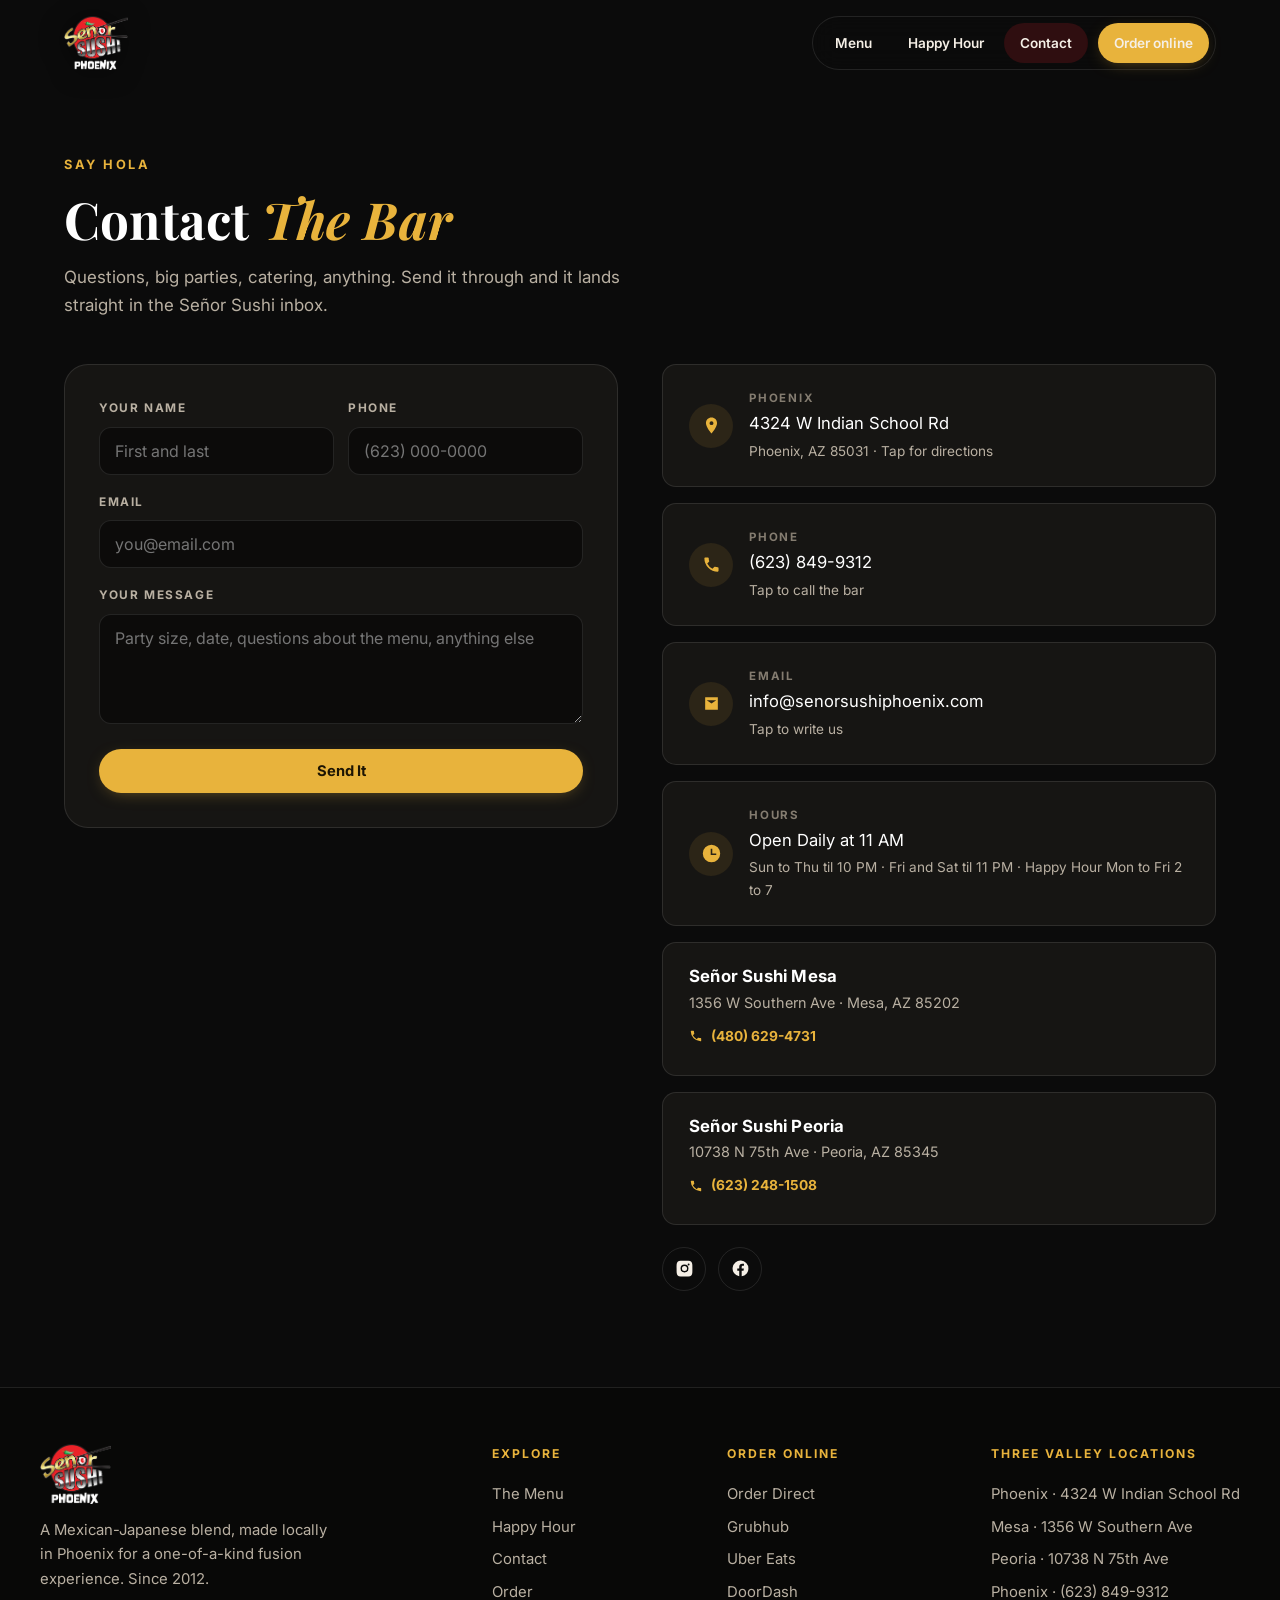
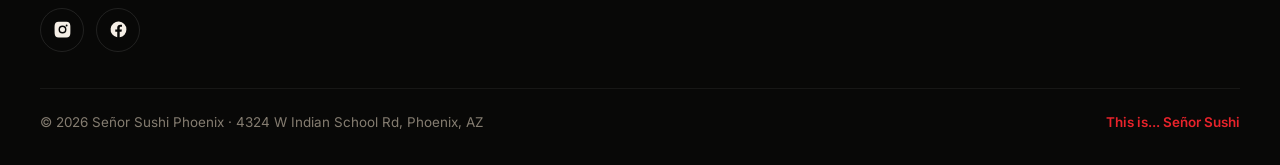
==== commit 71d8c2d8: "Contact info rows become rounded clickable cards; subtle logo-red accents throughout Co-Authored-By:" ====
--- a/contact.html
+++ b/contact.html
@@ -10,7 +10,7 @@
 <link rel="preconnect" href="https://fonts.googleapis.com">
 <link rel="preconnect" href="https://fonts.gstatic.com" crossorigin>
 <link href="https://fonts.googleapis.com/css2?family=Playfair+Display:ital,wght@0,500;0,700;1,500;1,700&family=Inter:wght@400;600;700&display=swap" rel="stylesheet">
-<link rel="stylesheet" href="styles.css?v=2">
+<link rel="stylesheet" href="styles.css?v=3">
 <link rel="canonical" href="https://www.senorsushiphoenix.com/contact.html">
 <script>document.documentElement.classList.add('js')</script>
 </head>
@@ -47,11 +47,23 @@
       </div>
 
       <div class="reveal d1">
-        <div class="visit-info" style="padding:0 0 26px">
-          <div class="row"><div class="ic"><svg viewBox="0 0 24 24"><path d="M12 2C8 2 5 5 5 9c0 5 7 13 7 13s7-8 7-13c0-4-3-7-7-7zm0 9.5A2.5 2.5 0 1112 6.5a2.5 2.5 0 010 5z"/></svg></div><div><div class="lbl">Phoenix</div><div class="val"><a href="#" data-cfg="map" target="_blank" rel="noopener">4324 W Indian School Rd<small>Phoenix, AZ 85031</small></a></div></div></div>
-          <div class="row"><div class="ic"><svg viewBox="0 0 24 24"><path d="M6.6 10.8a15 15 0 006.6 6.6l2.2-2.2a1 1 0 011-.24 11 11 0 003.5.56 1 1 0 011 1V20a1 1 0 01-1 1A17 17 0 013 4a1 1 0 011-1h3.5a1 1 0 011 1 11 11 0 00.56 3.5 1 1 0 01-.24 1z"/></svg></div><div><div class="lbl">Phone</div><div class="val"><a href="#" data-cfg="tel">(623) 849-9312</a></div></div></div>
-          <div class="row"><div class="ic"><svg viewBox="0 0 24 24"><path d="M4 4h16v16H4zm2 4 6 4 6-4"/></svg></div><div><div class="lbl">Email</div><div class="val"><a href="#" data-cfg="mail">info@senorsushiphoenix.com</a></div></div></div>
-          <div class="row"><div class="ic"><svg viewBox="0 0 24 24"><path d="M12 1a11 11 0 100 22 11 11 0 000-22zm1 11h5v2h-7V6h2z"/></svg></div><div><div class="lbl">Hours</div><div class="val">Open Daily at 11 AM<small>Sun to Thu til 10 PM · Fri and Sat til 11 PM · Happy Hour Mon to Fri 2 to 7</small></div></div></div>
+        <div class="loc-grid" style="grid-template-columns:1fr;margin-top:0;margin-bottom:16px">
+          <a class="loc icard" href="#" data-cfg="map" target="_blank" rel="noopener">
+            <div class="ic"><svg viewBox="0 0 24 24"><path d="M12 2C8 2 5 5 5 9c0 5 7 13 7 13s7-8 7-13c0-4-3-7-7-7zm0 9.5A2.5 2.5 0 1112 6.5a2.5 2.5 0 010 5z"/></svg></div>
+            <div><div class="lbl">Phoenix</div><div class="val">4324 W Indian School Rd<small>Phoenix, AZ 85031 · Tap for directions</small></div></div>
+          </a>
+          <a class="loc icard" href="#" data-cfg="tel">
+            <div class="ic"><svg viewBox="0 0 24 24"><path d="M6.6 10.8a15 15 0 006.6 6.6l2.2-2.2a1 1 0 011-.24 11 11 0 003.5.56 1 1 0 011 1V20a1 1 0 01-1 1A17 17 0 013 4a1 1 0 011-1h3.5a1 1 0 011 1 11 11 0 00.56 3.5 1 1 0 01-.24 1z"/></svg></div>
+            <div><div class="lbl">Phone</div><div class="val">(623) 849-9312<small>Tap to call the bar</small></div></div>
+          </a>
+          <a class="loc icard" href="#" data-cfg="mail">
+            <div class="ic"><svg viewBox="0 0 24 24"><path d="M4 4h16v16H4zm2 4 6 4 6-4"/></svg></div>
+            <div><div class="lbl">Email</div><div class="val">info@senorsushiphoenix.com<small>Tap to write us</small></div></div>
+          </a>
+          <a class="loc icard" href="specials.html">
+            <div class="ic"><svg viewBox="0 0 24 24"><path d="M12 1a11 11 0 100 22 11 11 0 000-22zm1 11h5v2h-7V6h2z"/></svg></div>
+            <div><div class="lbl">Hours</div><div class="val">Open Daily at 11 AM<small>Sun to Thu til 10 PM · Fri and Sat til 11 PM · Happy Hour Mon to Fri 2 to 7</small></div></div>
+          </a>
         </div>
 
         <div class="loc-grid" style="grid-template-columns:1fr;margin-top:0">
@@ -78,6 +90,6 @@
 </main>
 
 <div id="footer-mount"></div>
-<script src="app.js?v=2"></script>
+<script src="app.js?v=3"></script>
 </body>
 </html>
--- a/styles.css
+++ b/styles.css
@@ -44,7 +44,7 @@
   border:1px solid var(--line);border-radius:999px;padding:6px}
 .nav-pill a{font-size:.85rem;font-weight:600;color:var(--cream);padding:9px 16px;border-radius:999px;transition:.25s;white-space:nowrap}
 .nav-pill a:hover{background:rgba(255,255,255,.08)}
-.nav-pill a.active{background:rgba(255,255,255,.1)}
+.nav-pill a.active{background:rgba(232,35,43,.16)}
 .nav-pill .btn-gold{margin-left:6px}
 .hamburger{display:none;flex-direction:column;gap:5px;padding:10px;z-index:1100;background:rgba(12,12,12,.72);border:1px solid var(--line);border-radius:999px}
 .hamburger span{width:22px;height:2px;background:#fff;transition:.3s}
@@ -69,7 +69,7 @@
 .btn-block{width:100%}
 .tag-pill{display:inline-flex;align-items:center;gap:8px;font-size:.78rem;font-weight:600;letter-spacing:.6px;
   padding:8px 15px;border:1px solid var(--line);border-radius:999px;color:var(--cream);background:rgba(0,0,0,.45);backdrop-filter:blur(6px)}
-.tag-pill svg{width:13px;height:13px;fill:var(--gold)}
+.tag-pill svg{width:13px;height:13px;fill:var(--rojo)}
 .tag-pill.gold{border-color:rgba(232,179,60,.45);color:var(--gold)}
 
 /* ---------- layout ---------- */
@@ -106,7 +106,7 @@
 .ticker:hover .marquee-track{animation-play-state:paused}
 .marquee-track span{font-family:'Playfair Display',serif;font-size:.95rem;letter-spacing:3px;text-transform:uppercase;color:var(--cream);
   padding:0 28px;display:inline-flex;align-items:center;gap:28px}
-.marquee-track span::after{content:"\2726";color:var(--gold);font-size:.75rem}
+.marquee-track span::after{content:"\2726";color:var(--rojo);font-size:.75rem}
 @keyframes scrollx{from{transform:translateX(0)}to{transform:translateX(-50%)}}
 
 /* ---------- story ---------- */
@@ -118,7 +118,7 @@
 /* ---------- featured carousel ---------- */
 .row-head{display:flex;align-items:baseline;justify-content:space-between;gap:16px;margin-bottom:26px}
 .row-head .link{font-weight:700;color:var(--gold);font-size:.92rem;white-space:nowrap}
-.row-head .link:hover{text-decoration:underline}
+.row-head .link:hover{text-decoration:underline;color:var(--rojo)}
 .scroll-row{display:grid;grid-auto-flow:column;grid-auto-columns:240px;gap:16px;overflow-x:auto;padding-bottom:14px;
   scroll-snap-type:x mandatory;-webkit-overflow-scrolling:touch;scrollbar-width:none}
 .scroll-row::-webkit-scrollbar{display:none}
@@ -185,8 +185,8 @@
 .mc-addr{color:var(--muted);font-size:.88rem}
 .mc-hint{font-size:.66rem;font-weight:700;letter-spacing:2px;text-transform:uppercase;color:var(--muted-2);margin-top:8px}
 .bar-marker{position:relative}
-.bm-ping{position:absolute;left:50%;top:50%;width:14px;height:14px;border-radius:50%;background:rgba(232,179,60,.5);transform:translate(-50%,-50%);animation:ping 2.2s ease-out infinite}
-@keyframes ping{0%{box-shadow:0 0 0 0 rgba(232,179,60,.5)}100%{box-shadow:0 0 0 26px rgba(232,179,60,0)}}
+.bm-ping{position:absolute;left:50%;top:50%;width:14px;height:14px;border-radius:50%;background:rgba(232,35,43,.5);transform:translate(-50%,-50%);animation:ping 2.2s ease-out infinite}
+@keyframes ping{0%{box-shadow:0 0 0 0 rgba(232,35,43,.5)}100%{box-shadow:0 0 0 26px rgba(232,35,43,0)}}
 .socials{display:flex;gap:12px;margin-top:22px}
 .socials a{width:44px;height:44px;border-radius:50%;border:1px solid var(--line);display:flex;align-items:center;justify-content:center;transition:.3s}
 .socials a:hover{background:var(--gold);border-color:var(--gold);transform:translateY(-3px)}
@@ -199,6 +199,13 @@
 .loc .l-addr{color:var(--muted);font-size:.9rem}
 .loc .l-tel{display:inline-flex;align-items:center;gap:8px;margin-top:10px;font-weight:700;font-size:.86rem;color:var(--gold)}
 .loc .l-tel svg{width:14px;height:14px;fill:var(--gold)}
+/* rounded clickable info cards (contact page) */
+.loc.icard{display:flex;gap:16px;align-items:center}
+.icard .ic{width:44px;height:44px;flex-shrink:0;border-radius:50%;background:rgba(232,179,60,.1);display:flex;align-items:center;justify-content:center}
+.icard .ic svg{width:19px;height:19px;fill:var(--gold)}
+.icard .lbl{font-size:.72rem;font-weight:700;letter-spacing:1.8px;text-transform:uppercase;color:var(--muted-2)}
+.icard .val{color:#fff;font-size:1.04rem;margin-top:2px}
+.icard .val small{display:block;color:var(--muted);font-size:.85rem;margin-top:2px;font-weight:400}
 
 /* ---------- footer ---------- */
 footer.site{background:#080807;border-top:1px solid var(--line);padding:56px 24px 32px}
@@ -218,7 +225,7 @@
 .act{break-inside:avoid;-webkit-column-break-inside:avoid;margin-bottom:36px;display:inline-block;width:100%}
 .act-head{display:flex;align-items:baseline;gap:12px;margin-bottom:12px;padding-bottom:9px;border-bottom:1px solid rgba(232,179,60,.4)}
 .act-head h3{font-size:1.5rem;color:#fff}
-.act-head .act-sub{font-size:.7rem;font-weight:700;letter-spacing:2px;text-transform:uppercase;color:var(--gold)}
+.act-head .act-sub{font-size:.7rem;font-weight:700;letter-spacing:2px;text-transform:uppercase;color:var(--rojo)}
 .menu-list{list-style:none}
 .menu-list li{display:flex;align-items:baseline;gap:8px;padding:7px 0}
 .mi-name{color:var(--cream);font-size:.97rem}
@@ -229,7 +236,7 @@
 @media(max-width:760px){.menu-acts{column-count:1}}
 .menu-list li.has-photo{cursor:pointer}
 .menu-list li.has-photo:hover .mi-name{color:#fff}
-.menu-list li.has-photo .mi-name::before{content:"";display:inline-block;width:5px;height:5px;border-radius:50%;background:var(--gold);margin-right:8px;vertical-align:middle;opacity:.7}
+.menu-list li.has-photo .mi-name::before{content:"";display:inline-block;width:5px;height:5px;border-radius:50%;background:var(--rojo);margin-right:8px;vertical-align:middle;opacity:.8}
 .menu-preview{position:fixed;left:0;top:0;z-index:3000;pointer-events:none;width:236px;height:180px;border-radius:var(--r-sm);overflow:hidden;
   border:1px solid rgba(232,179,60,.5);box-shadow:0 22px 50px -16px rgba(0,0,0,.85);background:#0a0a0a;opacity:0;transition:opacity .18s;will-change:transform}
 .menu-preview.show{opacity:1}
@@ -242,7 +249,7 @@
 .day-grid{display:grid;grid-template-columns:repeat(2,1fr);gap:16px}
 .day{background:var(--card);border:1px solid var(--line);border-radius:var(--r-sm);padding:24px 26px;transition:.3s var(--ease)}
 .day:hover{transform:translateY(-3px);border-color:rgba(232,179,60,.35)}
-.day .d-day{font-size:.7rem;font-weight:700;letter-spacing:2.2px;text-transform:uppercase;color:var(--gold)}
+.day .d-day{font-size:.7rem;font-weight:700;letter-spacing:2.2px;text-transform:uppercase;color:var(--rojo)}
 .day h3{font-size:1.35rem;color:#fff;margin:6px 0 4px}
 .day .d-price{font-weight:700;color:var(--gold);font-size:1.1rem}
 .day p{color:var(--muted);font-size:.9rem;margin-top:10px}
